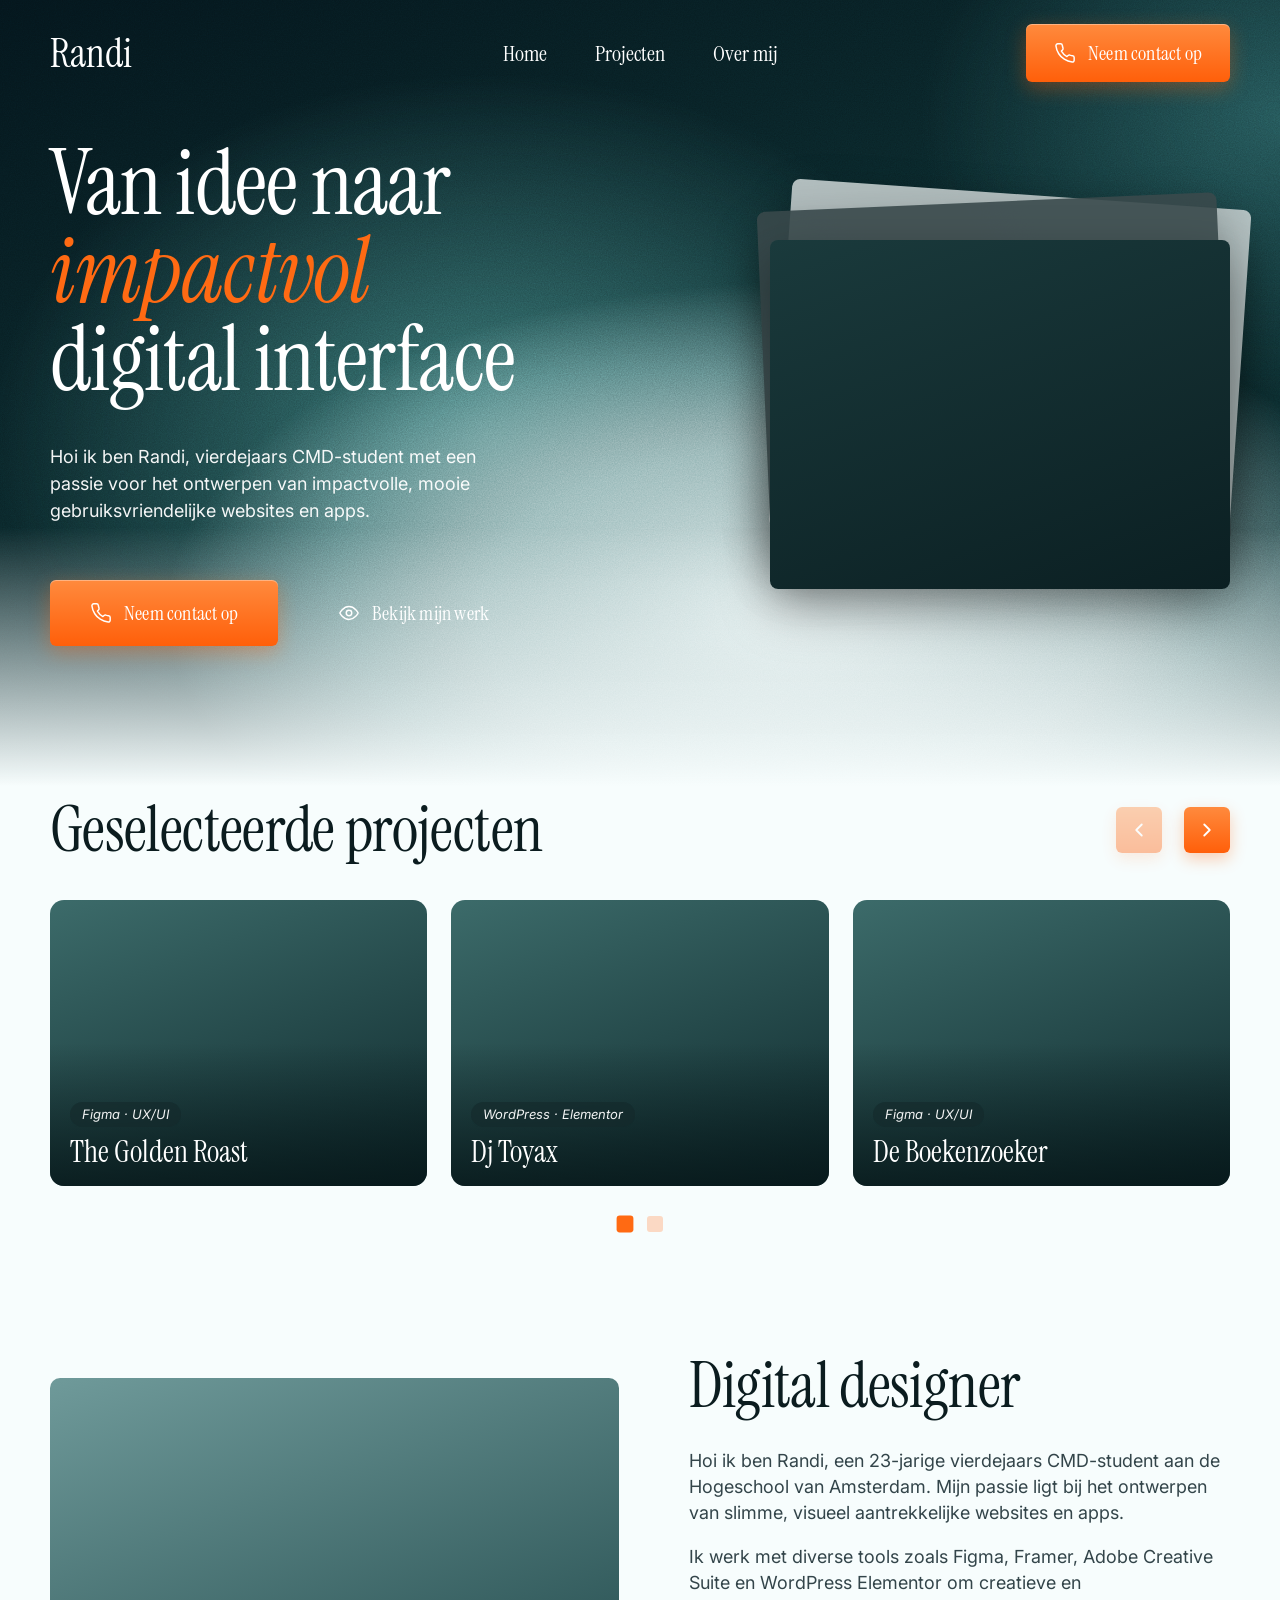
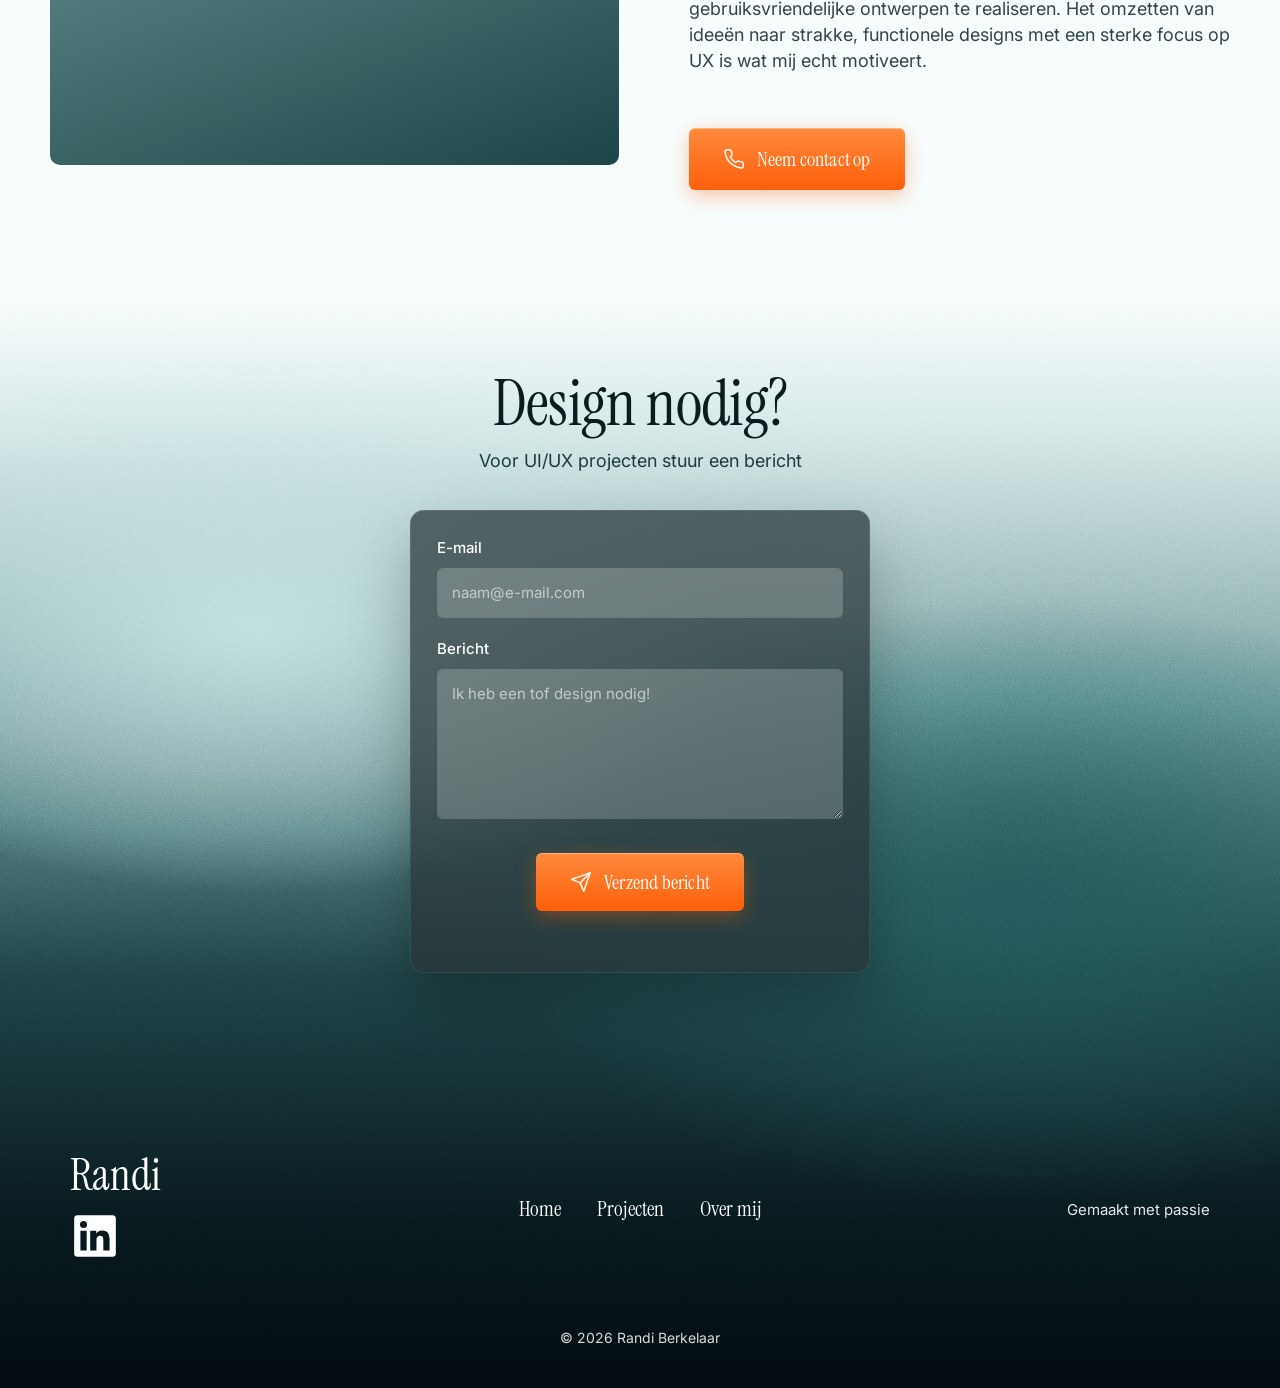
==== index.html @ 79b106e4 "eerste opzet" ====
<!DOCTYPE html>
<html lang="nl">
<head>
  <meta charset="UTF-8">
  <meta name="viewport" content="width=device-width, initial-scale=1.0">
  <title>Randi Berkelaar – Digital designer</title>
  <meta name="description" content="Randi, vierdejaars CMD-student met een passie voor het ontwerpen van impactvolle, mooie en gebruiksvriendelijke websites en apps.">

  <link rel="preconnect" href="https://fonts.googleapis.com">
  <link rel="preconnect" href="https://fonts.gstatic.com" crossorigin>
  <link href="https://fonts.googleapis.com/css2?family=Inter:wght@400;500;600&family=Instrument+Serif:ital@0;1&display=swap" rel="stylesheet">
  <link rel="stylesheet" href="style.css">
</head>
<body>

  <!-- ================= HEADER ================= -->
  <header class="site-header" id="top">
    <a href="#top" class="logo">Randi</a>

    <nav class="nav" id="nav">
      <a href="#top">Home</a>
      <a href="#projecten">Projecten</a>
      <a href="#over-mij">Over mij</a>
      <a href="#contact" class="btn btn-orange nav-cta-mobile">Neem contact op</a>
    </nav>

    <a href="#contact" class="btn btn-orange header-cta">
      <svg viewBox="0 0 24 24" aria-hidden="true"><path d="M22 16.9v3a2 2 0 0 1-2.2 2 19.8 19.8 0 0 1-8.6-3.1 19.5 19.5 0 0 1-6-6A19.8 19.8 0 0 1 2.1 4.2 2 2 0 0 1 4.1 2h3a2 2 0 0 1 2 1.7c.1 1 .4 1.9.7 2.8a2 2 0 0 1-.5 2.1L8.1 9.9a16 16 0 0 0 6 6l1.3-1.2a2 2 0 0 1 2.1-.4c.9.3 1.8.6 2.8.7a2 2 0 0 1 1.7 2z"/></svg>
      Neem contact op
    </a>

    <button class="menu-toggle" id="menuToggle" aria-label="Menu openen">
      <span></span><span></span>
    </button>
  </header>

  <main>

    <!-- ================= HERO ================= -->
    <section class="hero">
      <div class="hero-inner">
        <div class="hero-text">
          <h1 class="reveal">
            Van idee naar<br>
            <em>impactvol</em><br>
            digital interface
          </h1>
          <p class="reveal">
            Hoi ik ben Randi, vierdejaars CMD-student met een passie voor het
            ontwerpen van impactvolle, mooie gebruiksvriendelijke websites en apps.
          </p>
          <div class="hero-buttons reveal">
            <a href="#contact" class="btn btn-orange">
              <svg viewBox="0 0 24 24" aria-hidden="true"><path d="M22 16.9v3a2 2 0 0 1-2.2 2 19.8 19.8 0 0 1-8.6-3.1 19.5 19.5 0 0 1-6-6A19.8 19.8 0 0 1 2.1 4.2 2 2 0 0 1 4.1 2h3a2 2 0 0 1 2 1.7c.1 1 .4 1.9.7 2.8a2 2 0 0 1-.5 2.1L8.1 9.9a16 16 0 0 0 6 6l1.3-1.2a2 2 0 0 1 2.1-.4c.9.3 1.8.6 2.8.7a2 2 0 0 1 1.7 2z"/></svg>
              Neem contact op
            </a>
            <a href="#projecten" class="btn btn-ghost">
              <svg viewBox="0 0 24 24" aria-hidden="true"><path d="M2 12s3.6-7 10-7 10 7 10 7-3.6 7-10 7S2 12 2 12z"/><circle cx="12" cy="12" r="3"/></svg>
              Bekijk mijn werk
            </a>
          </div>
        </div>

        <!-- Gestapelde kaarten rechts -->
        <div class="hero-stack reveal" aria-hidden="true">
          <div class="stack-card stack-3"></div>
          <div class="stack-card stack-2"></div>
          <div class="stack-card stack-1">
            <!-- Vervang door je eigen afbeelding -->
            <img src="images/hero-project.jpg" alt="" onerror="this.style.display='none'">
          </div>
        </div>
      </div>
    </section>

    <!-- ================= PROJECTEN ================= -->
    <section class="projects" id="projecten">
      <div class="container">
        <div class="section-head">
          <h2 class="reveal">Geselecteerde projecten</h2>
          <div class="carousel-arrows">
            <button class="arrow" id="prevBtn" aria-label="Vorige projecten">
              <svg viewBox="0 0 24 24"><path d="M15 18l-6-6 6-6"/></svg>
            </button>
            <button class="arrow" id="nextBtn" aria-label="Volgende projecten">
              <svg viewBox="0 0 24 24"><path d="M9 18l6-6-6-6"/></svg>
            </button>
          </div>
        </div>

        <div class="carousel" id="carousel">

          <!-- Kopieer een <a class="project-card"> blok om een project toe te voegen -->
          <a href="#" class="project-card reveal">
            <img src="images/golden-roast.jpg" alt="The Golden Roast" onerror="this.style.display='none'">
            <div class="project-info">
              <span class="tag">Figma · UX/UI</span>
              <h3>The Golden Roast</h3>
            </div>
          </a>

          <a href="#" class="project-card reveal">
            <img src="images/dj-toyax.jpg" alt="Dj Toyax" onerror="this.style.display='none'">
            <div class="project-info">
              <span class="tag">WordPress · Elementor</span>
              <h3>Dj Toyax</h3>
            </div>
          </a>

          <a href="#" class="project-card reveal">
            <img src="images/boekenzoeker.jpg" alt="De Boekenzoeker" onerror="this.style.display='none'">
            <div class="project-info">
              <span class="tag">Figma · UX/UI</span>
              <h3>De Boekenzoeker</h3>
            </div>
          </a>

          <!-- Extra project zodat de carousel ook op desktop werkt (verwijder of vervang) -->
          <a href="#" class="project-card reveal">
            <img src="images/project-4.jpg" alt="Project 4" onerror="this.style.display='none'">
            <div class="project-info">
              <span class="tag">Framer · Webdesign</span>
              <h3>Nieuw project</h3>
            </div>
          </a>

        </div>

        <div class="dots" id="dots" role="tablist" aria-label="Carousel paginas"></div>
      </div>
    </section>

    <!-- ================= OVER MIJ ================= -->
    <section class="about" id="over-mij">
      <div class="container about-grid">
        <div class="about-photo reveal">
          <img src="images/randi.jpg" alt="Randi" onerror="this.style.display='none'">
        </div>

        <div class="about-text reveal">
          <h2>Digital designer</h2>
          <p>
            Hoi ik ben Randi, een 23-jarige vierdejaars CMD-student aan de
            Hogeschool van Amsterdam. Mijn passie ligt bij het ontwerpen van
            slimme, visueel aantrekkelijke websites en apps.
          </p>
          <p>
            Ik werk met diverse tools zoals Figma, Framer, Adobe Creative Suite
            en WordPress Elementor om creatieve en gebruiksvriendelijke
            ontwerpen te realiseren. Het omzetten van ideeën naar strakke,
            functionele designs met een sterke focus op UX is wat mij echt
            motiveert.
          </p>
          <a href="#contact" class="btn btn-orange">
            <svg viewBox="0 0 24 24" aria-hidden="true"><path d="M22 16.9v3a2 2 0 0 1-2.2 2 19.8 19.8 0 0 1-8.6-3.1 19.5 19.5 0 0 1-6-6A19.8 19.8 0 0 1 2.1 4.2 2 2 0 0 1 4.1 2h3a2 2 0 0 1 2 1.7c.1 1 .4 1.9.7 2.8a2 2 0 0 1-.5 2.1L8.1 9.9a16 16 0 0 0 6 6l1.3-1.2a2 2 0 0 1 2.1-.4c.9.3 1.8.6 2.8.7a2 2 0 0 1 1.7 2z"/></svg>
            Neem contact op
          </a>
        </div>
      </div>
    </section>

    <!-- ================= CONTACT + FOOTER (gedeelde achtergrond) ================= -->
    <div class="dark-zone">

      <section class="contact" id="contact">
        <div class="container-narrow">
          <h2 class="reveal">Design nodig?</h2>
          <p class="contact-sub reveal">Voor UI/UX projecten stuur een bericht</p>

          <!--
            GitHub Pages kan geen formulieren verwerken. Maak gratis een formulier op https://formspree.io
            en vervang hieronder JOUW_ID door je eigen form-ID.
          -->
          <form class="contact-form reveal" id="contactForm" action="https://formspree.io/f/JOUW_ID" method="POST">
            <label for="email">E-mail</label>
            <input type="email" id="email" name="email" placeholder="naam@e-mail.com" required>

            <label for="message">Bericht</label>
            <textarea id="message" name="message" placeholder="Ik heb een tof design nodig!" required></textarea>

            <button type="submit" class="btn btn-orange">
              <svg viewBox="0 0 24 24" aria-hidden="true"><path d="M22 2L11 13"/><path d="M22 2l-7 20-4-9-9-4 20-7z"/></svg>
              Verzend bericht
            </button>
            <p class="form-status" id="formStatus" role="status"></p>
          </form>
        </div>
      </section>

      <!-- ================= FOOTER ================= -->
      <footer class="footer">
        <div class="footer-inner">
          <div class="footer-left">
            <a href="#top" class="logo">Randi</a>
            <!-- Vervang de link door je eigen LinkedIn -->
            <a href="https://www.linkedin.com/" target="_blank" rel="noopener" class="linkedin" aria-label="LinkedIn">
              <svg viewBox="0 0 24 24"><path d="M20.4 2H3.6A1.6 1.6 0 0 0 2 3.6v16.8A1.6 1.6 0 0 0 3.6 22h16.8a1.6 1.6 0 0 0 1.6-1.6V3.6A1.6 1.6 0 0 0 20.4 2zM8 19H5V9.5h3V19zM6.5 8.2a1.7 1.7 0 1 1 0-3.4 1.7 1.7 0 0 1 0 3.4zM19 19h-3v-4.6c0-1.1 0-2.5-1.5-2.5s-1.8 1.2-1.8 2.4V19h-3V9.5h2.9v1.3c.4-.8 1.400-1.500 2.800-1.500 3 0 3.600 2 3.600 4.600V19z"/></svg>
            </a>
          </div>

          <nav class="footer-nav">
            <a href="#top">Home</a>
            <a href="#projecten">Projecten</a>
            <a href="#over-mij">Over mij</a>
          </nav>

          <p class="footer-made">Gemaakt met passie</p>
        </div>
        <p class="copyright">© <span id="year">2026</span> Randi Berkelaar</p>
      </footer>

    </div>
  </main>

  <script src="script.js"></script>
</body>
</html>
---- style.css ----
/* =========================================================
   Randi – portfolio
   Pas hier de kleuren aan:
   ========================================================= */
:root {
  --orange-1: #ff8a3d;
  --orange-2: #ff5f0a;
  --orange: #ff6a13;
  --orange-soft: #fbd9c4;

  --ink: #0b1c1f;
  --ink-soft: #1b3a3d;
  --teal: #27585a;
  --bg-light: #f7fdfd;
  --text: #2a3a3d;
  --white: #ffffff;

  --font-display: "Instrument Serif", "Times New Roman", serif;
  --font-body: "Inter", system-ui, -apple-system, sans-serif;

  --radius: 14px;
  --pad: 50px;
}

*,
*::before,
*::after { box-sizing: border-box; margin: 0; padding: 0; }

html { scroll-behavior: smooth; }

body {
  font-family: var(--font-body);
  color: var(--text);
  background: var(--bg-light);
  line-height: 1.5;
  -webkit-font-smoothing: antialiased;
  overflow-x: hidden;
}

img { display: block; max-width: 100%; }
a { color: inherit; text-decoration: none; }
button { font: inherit; cursor: pointer; border: 0; background: none; }

.container { width: 100%; max-width: 1400px; margin: 0 auto; padding: 0 var(--pad); }
.container-narrow { width: 100%; max-width: 760px; margin: 0 auto; padding: 0 24px; }

/* Korrel-textuur (zoals in Framer) */
.hero::before,
.dark-zone::before {
  content: "";
  position: absolute;
  inset: 0;
  pointer-events: none;
  opacity: .35;
  mix-blend-mode: overlay;
  background-image: url("data:image/svg+xml;utf8,<svg xmlns='http://www.w3.org/2000/svg' width='220' height='220'><filter id='n'><feTurbulence type='fractalNoise' baseFrequency='.85' numOctaves='3' stitchTiles='stitch'/><feColorMatrix values='0 0 0 0 1  0 0 0 0 1  0 0 0 0 1  0 0 0 .9 0'/></filter><rect width='100%' height='100%' filter='url(%23n)'/></svg>");
  z-index: 1;
}

/* ================= BUTTONS ================= */
.btn {
  display: inline-flex;
  align-items: center;
  justify-content: center;
  gap: 12px;
  padding: 16px 34px;
  font-family: var(--font-display);
  font-size: 20px;
  letter-spacing: .01em;
  color: #fff;
  border-radius: 6px;
  transition: transform .25s ease, box-shadow .25s ease, filter .25s ease;
}
.btn svg {
  width: 22px; height: 22px;
  fill: none; stroke: currentColor; stroke-width: 1.6;
  stroke-linecap: round; stroke-linejoin: round;
}
.btn-orange {
  background: linear-gradient(180deg, var(--orange-1), var(--orange-2));
  box-shadow: 0 6px 20px rgba(255, 95, 10, .35), inset 0 1px 0 rgba(255,255,255,.35);
}
.btn-orange:hover {
  transform: translateY(-2px);
  filter: brightness(1.06);
  box-shadow: 0 12px 28px rgba(255, 95, 10, .45), inset 0 1px 0 rgba(255,255,255,.35);
}
.btn-orange:active { transform: translateY(0); }
.btn-ghost { background: transparent; padding-inline: 20px; }
.btn-ghost:hover { transform: translateX(4px); }

/* ================= HEADER ================= */
.site-header {
  position: absolute;
  top: 0; left: 0; right: 0;
  z-index: 20;
  display: flex;
  align-items: center;
  justify-content: space-between;
  padding: 24px var(--pad);
}
.logo {
  font-family: var(--font-display);
  font-size: 40px;
  color: #fff;
  line-height: 1;
}
.nav {
  position: absolute;
  left: 50%;
  transform: translateX(-50%);
  display: flex;
  gap: 48px;
}
.nav a {
  font-family: var(--font-display);
  font-size: 22px;
  color: #fff;
  position: relative;
  padding-block: 4px;
}
.nav a:not(.btn)::after {
  content: "";
  position: absolute;
  left: 0; bottom: 0;
  width: 100%; height: 1px;
  background: currentColor;
  transform: scaleX(0);
  transform-origin: left;
  transition: transform .3s ease;
}
.nav a:not(.btn):hover::after { transform: scaleX(1); }
.header-cta { padding: 14px 28px; }
.nav-cta-mobile { display: none; }

.menu-toggle { display: none; width: 44px; height: 44px; position: relative; z-index: 30; }
.menu-toggle span {
  position: absolute; left: 10px; right: 10px; height: 2px;
  background: #fff; transition: transform .3s, top .3s;
}
.menu-toggle span:nth-child(1) { top: 16px; }
.menu-toggle span:nth-child(2) { top: 26px; }
.menu-toggle.open span:nth-child(1) { top: 21px; transform: rotate(45deg); }
.menu-toggle.open span:nth-child(2) { top: 21px; transform: rotate(-45deg); }

/* ================= HERO ================= */
.hero {
  position: relative;
  min-height: 760px;
  padding: 130px var(--pad) 140px;
  color: #fff;
  overflow: hidden;
  background:
    /* lichte boog rechtsonder */
    radial-gradient(ellipse 70% 60% at 62% 78%, rgba(226, 240, 240, .95) 0%, rgba(190, 220, 220, .7) 35%, transparent 70%),
    /* teal gloed */
    radial-gradient(ellipse 55% 65% at 38% 55%, rgba(60, 120, 118, .85) 0%, transparent 70%),
    radial-gradient(ellipse 40% 50% at 100% 15%, rgba(40, 90, 92, .8) 0%, transparent 70%),
    linear-gradient(160deg, #04141a 0%, #0a2528 45%, #0d2d2f 100%);
}
/* fade naar de lichte achtergrond */
.hero::after {
  content: "";
  position: absolute;
  left: 0; right: 0; bottom: 0;
  height: 260px;
  background: linear-gradient(180deg, rgba(247,253,253,0), var(--bg-light));
  z-index: 2;
  pointer-events: none;
}
.hero-inner {
  position: relative;
  z-index: 3;
  max-width: 1400px;
  margin: 0 auto;
  display: flex;
  align-items: flex-start;
  justify-content: space-between;
  gap: 40px;
}
.hero-text { max-width: 640px; padding-top: 10px; }
.hero h1 {
  font-family: var(--font-display);
  font-weight: 400;
  font-size: clamp(54px, 7vw, 96px);
  line-height: .98;
  letter-spacing: -.01em;
}
.hero h1 em { font-style: italic; color: var(--orange); }
.hero p {
  margin-top: 40px;
  max-width: 440px;
  font-size: 18px;
  line-height: 1.5;
  color: rgba(255,255,255,.95);
}
.hero-buttons {
  margin-top: 56px;
  display: flex;
  align-items: center;
  gap: 40px;
  flex-wrap: wrap;
}
.hero-buttons .btn-orange { padding: 18px 40px; }

/* gestapelde kaarten */
.hero-stack {
  position: relative;
  width: 460px;
  max-width: 100%;
  aspect-ratio: 460 / 420;
  margin-top: 70px;
  flex-shrink: 0;
  animation: float 6s ease-in-out infinite;
}
.stack-card {
  position: absolute;
  inset: 0;
  border-radius: 8px;
  box-shadow: 0 20px 50px rgba(0,0,0,.35);
}
.stack-1 {
  background: linear-gradient(160deg, #1a3a3c, #0b1f22);
  overflow: hidden;
  transform: translateY(40px);
  height: 83%;
  z-index: 3;
}
.stack-1 img { width: 100%; height: 100%; object-fit: cover; }
.stack-2 {
  background: #3a4a4c;
  height: 83%;
  transform: translate(-6px, 2px) rotate(-2.5deg);
  z-index: 2;
  opacity: .9;
}
.stack-3 {
  background: #cfd8d8;
  height: 83%;
  transform: translate(10px, -6px) rotate(4deg);
  z-index: 1;
  opacity: .85;
}
@keyframes float {
  0%, 100% { transform: translateY(0); }
  50% { transform: translateY(-10px); }
}

/* ================= PROJECTEN ================= */
.projects { padding: 10px 0 70px; }
.section-head {
  display: flex;
  align-items: center;
  justify-content: space-between;
  margin-bottom: 36px;
}
h2 {
  font-family: var(--font-display);
  font-weight: 400;
  font-size: clamp(40px, 5vw, 64px);
  line-height: 1.05;
  color: var(--ink);
  letter-spacing: -.01em;
}
.carousel-arrows { display: flex; gap: 22px; }
.arrow {
  width: 46px; height: 46px;
  border-radius: 6px;
  display: grid; place-items: center;
  background: linear-gradient(180deg, var(--orange-1), var(--orange-2));
  box-shadow: 0 6px 16px rgba(255, 95, 10, .3);
  transition: transform .2s, filter .2s, opacity .2s;
}
.arrow svg { width: 22px; height: 22px; fill: none; stroke: #fff; stroke-width: 2; stroke-linecap: round; stroke-linejoin: round; }
.arrow:hover { transform: translateY(-2px); filter: brightness(1.08); }
.arrow:disabled { opacity: .4; cursor: default; transform: none; }

.carousel {
  display: flex;
  gap: 24px;
  overflow-x: auto;
  scroll-snap-type: x mandatory;
  scroll-behavior: smooth;
  scrollbar-width: none;
  padding-bottom: 4px;
}
.carousel::-webkit-scrollbar { display: none; }

.project-card {
  position: relative;
  flex: 0 0 calc((100% - 48px) / 3);
  aspect-ratio: 1 / .76;
  border-radius: var(--radius);
  overflow: hidden;
  scroll-snap-align: start;
  background: linear-gradient(160deg, #3c6b6a, #0f2a2d);
  isolation: isolate;
}
.project-card img {
  position: absolute; inset: 0;
  width: 100%; height: 100%;
  object-fit: cover;
  transition: transform .6s ease;
  z-index: -1;
}
.project-card:hover img { transform: scale(1.05); }
.project-card::after {
  content: "";
  position: absolute; inset: 0;
  background: linear-gradient(180deg, transparent 50%, rgba(5, 20, 22, .75));
  z-index: -1;
}
.project-info {
  position: absolute;
  left: 20px; bottom: 18px;
  color: #fff;
}
.tag {
  display: inline-block;
  padding: 3px 12px;
  margin-bottom: 8px;
  font-size: 13px;
  font-style: italic;
  color: rgba(255,255,255,.95);
  background: rgba(20, 40, 42, .55);
  backdrop-filter: blur(8px);
  -webkit-backdrop-filter: blur(8px);
  border-radius: 20px;
}
.project-info h3 {
  font-family: var(--font-display);
  font-weight: 400;
  font-size: 30px;
  line-height: 1.1;
}

.dots { display: flex; justify-content: center; gap: 14px; margin-top: 26px; }
.dot {
  width: 16px; height: 16px;
  border-radius: 3px;
  background: var(--orange-soft);
  transition: background .3s, transform .3s;
}
.dot.active { background: var(--orange); transform: scale(1.05); }

/* ================= OVER MIJ ================= */
.about { padding: 50px 0 110px; }
.about-grid {
  display: grid;
  grid-template-columns: 1.05fr 1fr;
  gap: 70px;
  align-items: center;
}
.about-photo {
  aspect-ratio: 1 / .68;
  border-radius: 10px;
  overflow: hidden;
  background: linear-gradient(160deg, #6f9a9a, #1d4547);
}
.about-photo img { width: 100%; height: 100%; object-fit: cover; }
.about-text h2 { margin-bottom: 28px; }
.about-text p {
  font-size: 18px;
  line-height: 1.45;
  margin-bottom: 18px;
  color: #33454a;
  max-width: 560px;
}
.about-text .btn { margin-top: 36px; }

/* ================= CONTACT + FOOTER ================= */
.dark-zone {
  position: relative;
  overflow: hidden;
  background:
    radial-gradient(ellipse 60% 40% at 80% 55%, rgba(30, 80, 82, .9) 0%, transparent 70%),
    radial-gradient(ellipse 55% 35% at 20% 30%, rgba(190, 225, 225, .9) 0%, transparent 70%),
    linear-gradient(180deg, var(--bg-light) 0%, #cfe5e4 12%, #6f9a9a 35%, #1b3c3f 62%, #07161a 85%, #030b0e 100%);
}
.dark-zone > * { position: relative; z-index: 2; }

.contact { padding: 70px 0 90px; text-align: center; }
.contact h2 { color: var(--ink); }
.contact-sub { font-size: 18px; margin-top: 10px; color: var(--ink-soft); }

.contact-form {
  margin: 36px auto 0;
  max-width: 460px;
  padding: 26px 26px 30px;
  text-align: left;
  background: rgba(40, 52, 55, .72);
  backdrop-filter: blur(18px);
  -webkit-backdrop-filter: blur(18px);
  border: 1px solid rgba(255,255,255,.08);
  border-radius: 14px;
  box-shadow: 0 30px 60px rgba(0,0,0,.25);
}
.contact-form label {
  display: block;
  margin-bottom: 8px;
  font-size: 15px;
  font-weight: 500;
  color: #fff;
}
.contact-form input,
.contact-form textarea {
  width: 100%;
  padding: 13px 14px;
  margin-bottom: 20px;
  font: inherit;
  font-size: 15px;
  color: #fff;
  background: rgba(255,255,255,.2);
  border: 1px solid transparent;
  border-radius: 6px;
  outline: none;
  transition: border-color .25s, background .25s;
}
.contact-form textarea { height: 150px; resize: vertical; }
.contact-form ::placeholder { color: rgba(255,255,255,.6); }
.contact-form input:focus,
.contact-form textarea:focus {
  border-color: var(--orange-1);
  background: rgba(255,255,255,.26);
}
.contact-form .btn { display: flex; margin: 8px auto 0; padding: 14px 34px; }
.form-status { margin-top: 14px; text-align: center; font-size: 14px; color: #fff; min-height: 1.2em; }

.footer { padding: 90px var(--pad) 40px; color: #fff; }
.footer-inner {
  max-width: 1400px;
  margin: 0 auto;
  padding: 0 20px;
  display: grid;
  grid-template-columns: 1fr auto 1fr;
  align-items: center;
}
.footer-left { display: flex; flex-direction: column; gap: 14px; align-items: flex-start; }
.footer .logo { font-size: 44px; }
.linkedin svg { width: 50px; height: 50px; fill: #fff; transition: transform .25s, fill .25s; }
.linkedin:hover svg { transform: translateY(-3px); fill: var(--orange-1); }
.footer-nav { display: flex; gap: 36px; }
.footer-nav a { font-family: var(--font-display); font-size: 21px; transition: color .25s; }
.footer-nav a:hover { color: var(--orange-1); }
.footer-made { justify-self: end; font-size: 15px; color: rgba(255,255,255,.9); }
.copyright { margin-top: 60px; text-align: center; font-size: 14px; color: rgba(255,255,255,.85); }

/* ================= REVEAL ANIMATIE ================= */
.reveal {
  opacity: 0;
  transform: translateY(26px);
  transition: opacity .8s ease, transform .8s ease;
}
.reveal.visible { opacity: 1; transform: none; }
.hero-stack.reveal.visible { transform: none; }

@media (prefers-reduced-motion: reduce) {
  .reveal { opacity: 1; transform: none; transition: none; }
  .hero-stack { animation: none; }
  html { scroll-behavior: auto; }
}

/* ================= RESPONSIVE ================= */
@media (max-width: 1100px) {
  .nav { gap: 28px; }
  .hero-stack { width: 380px; }
  .project-card { flex-basis: calc((100% - 24px) / 2); }
}

@media (max-width: 860px) {
  :root { --pad: 24px; }

  .header-cta { display: none; }
  .menu-toggle { display: block; }
  .nav {
    position: fixed;
    inset: 0;
    transform: none;
    flex-direction: column;
    align-items: center;
    justify-content: center;
    gap: 28px;
    background: rgba(5, 20, 22, .97);
    opacity: 0;
    pointer-events: none;
    transition: opacity .3s;
    z-index: 25;
  }
  .nav.open { opacity: 1; pointer-events: auto; }
  .nav a { font-size: 30px; }
  .nav-cta-mobile { display: inline-flex; font-size: 20px; margin-top: 10px; }

  .hero { padding-top: 110px; padding-bottom: 110px; min-height: 0; }
  .hero-inner { flex-direction: column; }
  .hero-stack { width: 100%; max-width: 420px; margin: 30px auto 0; }
  .hero-buttons { gap: 20px; }

  .about-grid { grid-template-columns: 1fr; gap: 36px; }
  .footer-inner { grid-template-columns: 1fr; justify-items: center; gap: 28px; text-align: center; }
  .footer-left { align-items: center; }
  .footer-made { justify-self: center; }
}

@media (max-width: 600px) {
  .project-card { flex-basis: 85%; }
  .carousel-arrows { gap: 12px; }
  .section-head h2 { font-size: 36px; }
}
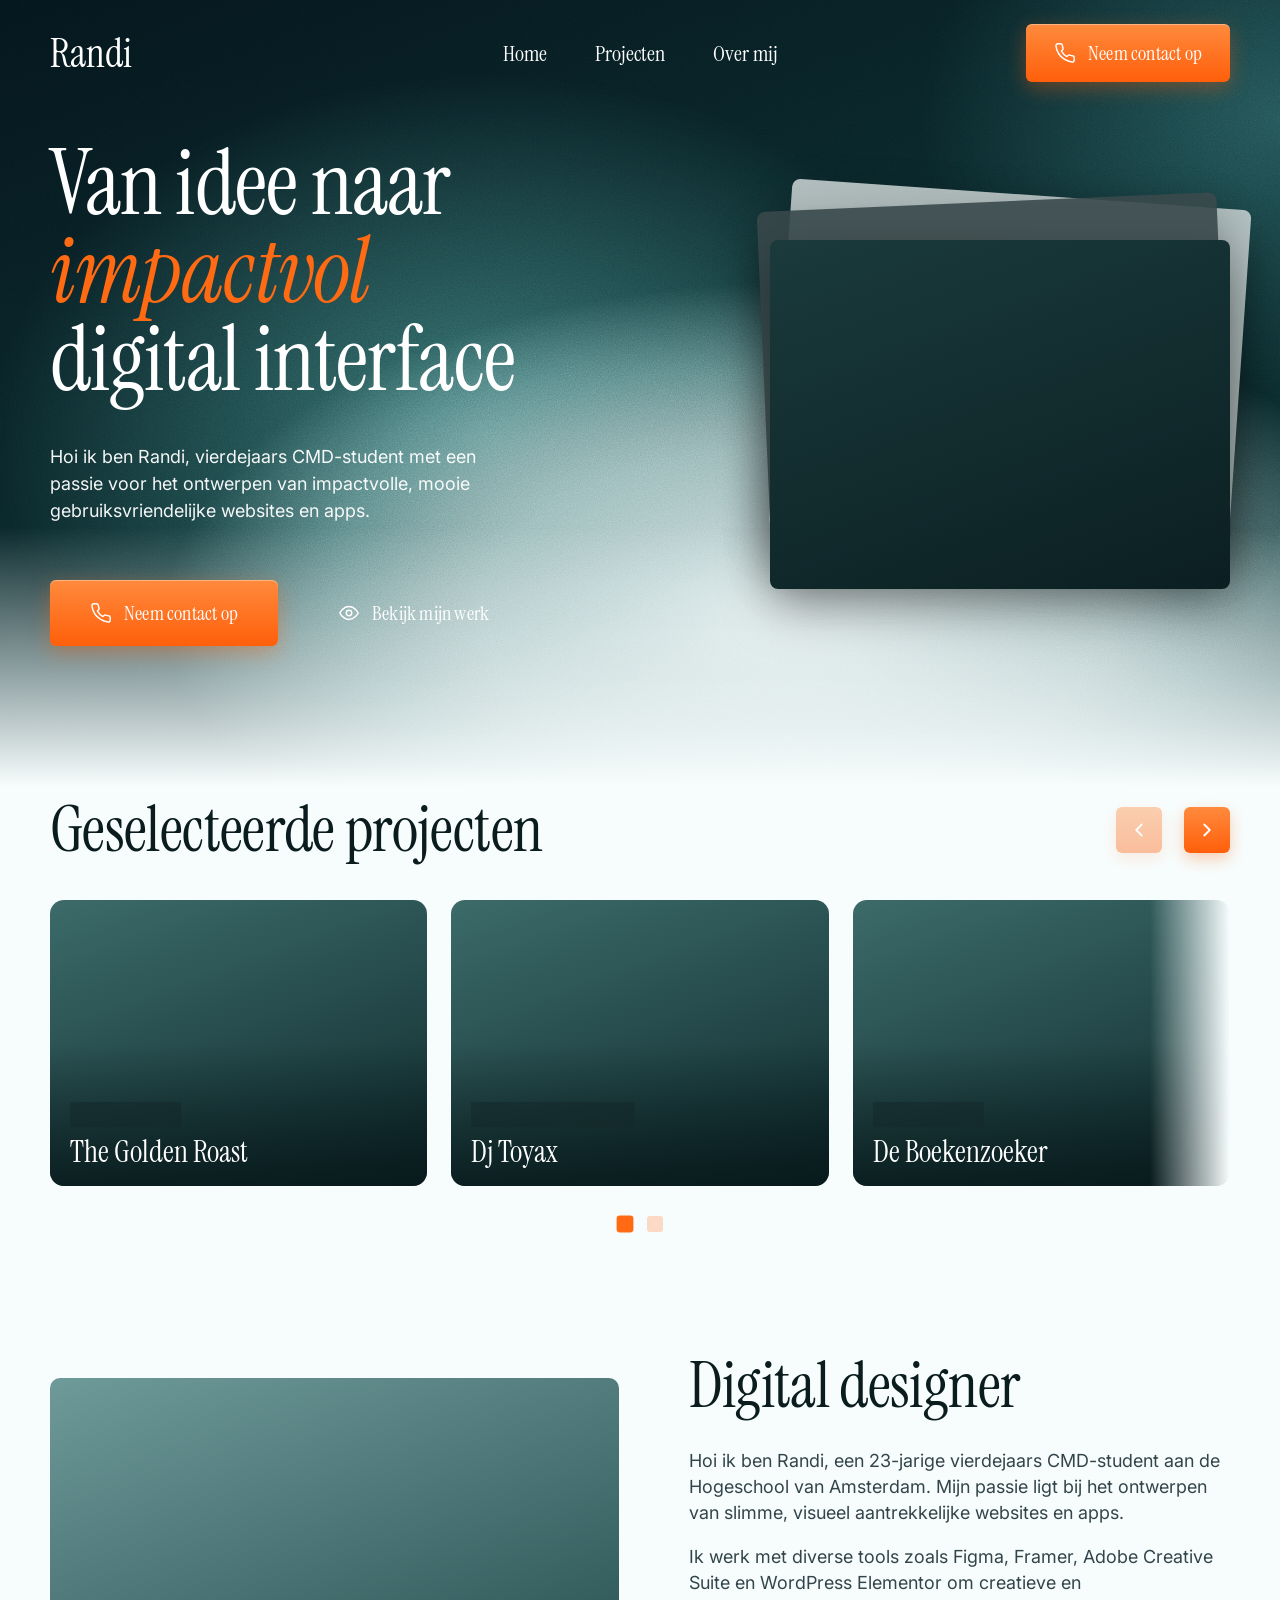
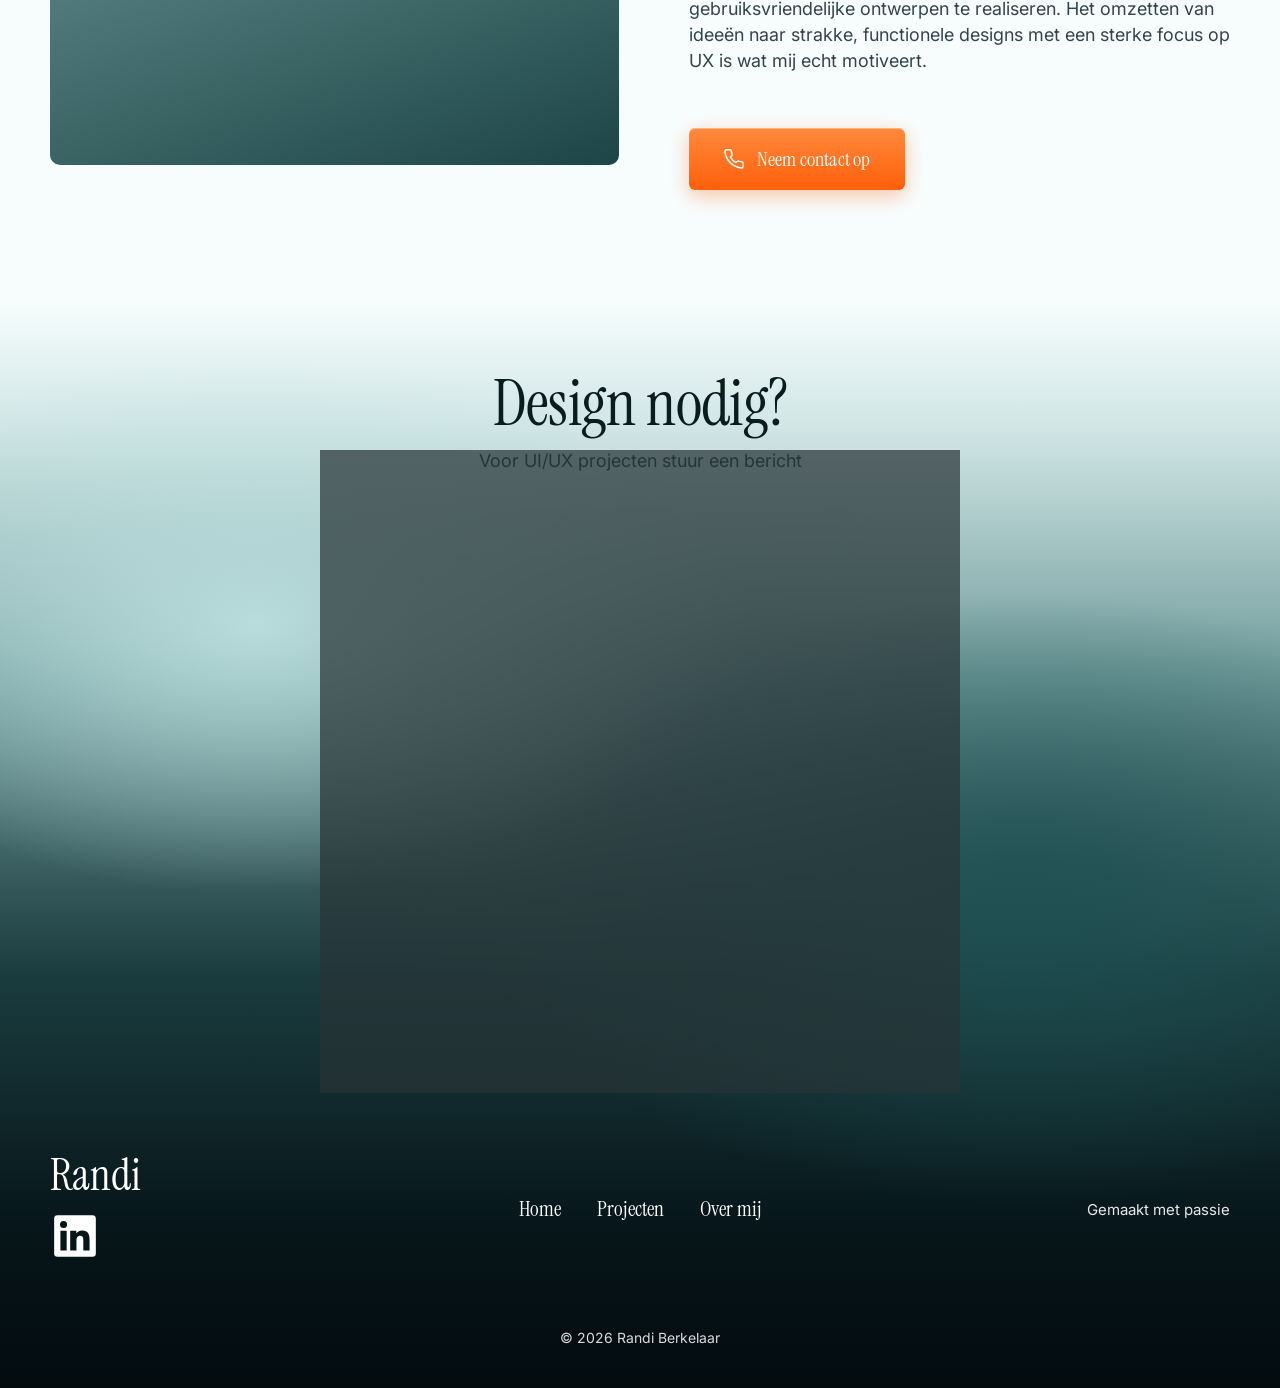
==== commit f1b60be5: "verbeteringen" ====
--- a/index.html
+++ b/index.html
@@ -91,7 +91,7 @@
         <div class="carousel" id="carousel">
 
           <!-- Kopieer een <a class="project-card"> blok om een project toe te voegen -->
-          <a href="#" class="project-card reveal">
+          <a href="#" class="project-card">
             <img src="images/golden-roast.jpg" alt="The Golden Roast" onerror="this.style.display='none'">
             <div class="project-info">
               <span class="tag">Figma · UX/UI</span>
@@ -99,7 +99,7 @@
             </div>
           </a>
 
-          <a href="#" class="project-card reveal">
+          <a href="#" class="project-card">
             <img src="images/dj-toyax.jpg" alt="Dj Toyax" onerror="this.style.display='none'">
             <div class="project-info">
               <span class="tag">WordPress · Elementor</span>
@@ -107,7 +107,7 @@
             </div>
           </a>
 
-          <a href="#" class="project-card reveal">
+          <a href="#" class="project-card">
             <img src="images/boekenzoeker.jpg" alt="De Boekenzoeker" onerror="this.style.display='none'">
             <div class="project-info">
               <span class="tag">Figma · UX/UI</span>
@@ -116,7 +116,7 @@
           </a>
 
           <!-- Extra project zodat de carousel ook op desktop werkt (verwijder of vervang) -->
-          <a href="#" class="project-card reveal">
+          <a href="#" class="project-card">
             <img src="images/project-4.jpg" alt="Project 4" onerror="this.style.display='none'">
             <div class="project-info">
               <span class="tag">Framer · Webdesign</span>
--- a/style.css
+++ b/style.css
@@ -20,13 +20,19 @@
 
   --radius: 14px;
   --pad: 50px;
-}
+  --max: 1400px;
+  /* Eén gedeelde zijmarge voor ALLE secties (header, hero, projecten, over mij, footer) */
+  --gutter: max(var(--pad), calc((100% - var(--max)) / 2));
+}
+
+@property --fl { syntax: "<length>"; inherits: false; initial-value: 0px; }
+@property --fr { syntax: "<length>"; inherits: false; initial-value: 0px; }
 
 *,
 *::before,
 *::after { box-sizing: border-box; margin: 0; padding: 0; }
 
-html { scroll-behavior: smooth; }
+html { scroll-behavior: smooth; overflow-x: clip; }
 
 body {
   font-family: var(--font-body);
@@ -41,7 +47,7 @@
 a { color: inherit; text-decoration: none; }
 button { font: inherit; cursor: pointer; border: 0; background: none; }
 
-.container { width: 100%; max-width: 1400px; margin: 0 auto; padding: 0 var(--pad); }
+.container { width: 100%; padding: 0 var(--gutter); }
 .container-narrow { width: 100%; max-width: 760px; margin: 0 auto; padding: 0 24px; }
 
 /* Korrel-textuur (zoals in Framer) */
@@ -97,7 +103,7 @@
   display: flex;
   align-items: center;
   justify-content: space-between;
-  padding: 24px var(--pad);
+  padding: 24px var(--gutter);
 }
 .logo {
   font-family: var(--font-display);
@@ -147,7 +153,7 @@
 .hero {
   position: relative;
   min-height: 760px;
-  padding: 130px var(--pad) 140px;
+  padding: 130px var(--gutter) 140px;
   color: #fff;
   overflow: hidden;
   background:
@@ -171,8 +177,6 @@
 .hero-inner {
   position: relative;
   z-index: 3;
-  max-width: 1400px;
-  margin: 0 auto;
   display: flex;
   align-items: flex-start;
   justify-content: space-between;
@@ -280,10 +284,21 @@
   gap: 24px;
   overflow-x: auto;
   scroll-snap-type: x mandatory;
-  scroll-behavior: smooth;
   scrollbar-width: none;
   padding-bottom: 4px;
-}
+  -webkit-overflow-scrolling: touch;
+  overscroll-behavior-x: contain;
+  touch-action: pan-x pan-y;
+
+  /* zachte fade aan de zijkanten, alleen zichtbaar aan de kant waar nog meer kaarten zijn */
+  --fl: 0px;
+  --fr: 0px;
+  transition: --fl .35s ease, --fr .35s ease;
+  -webkit-mask-image: linear-gradient(to right, transparent 0, #000 var(--fl), #000 calc(100% - var(--fr)), transparent 100%);
+          mask-image: linear-gradient(to right, transparent 0, #000 var(--fl), #000 calc(100% - var(--fr)), transparent 100%);
+}
+.carousel.fade-left  { --fl: 80px; }
+.carousel.fade-right { --fr: 80px; }
 .carousel::-webkit-scrollbar { display: none; }
 
 .project-card {
@@ -302,6 +317,9 @@
   object-fit: cover;
   transition: transform .6s ease;
   z-index: -1;
+  pointer-events: none;
+  -webkit-user-drag: none;
+  user-select: none;
 }
 .project-card:hover img { transform: scale(1.05); }
 .project-card::after {
@@ -426,11 +444,8 @@
 .contact-form .btn { display: flex; margin: 8px auto 0; padding: 14px 34px; }
 .form-status { margin-top: 14px; text-align: center; font-size: 14px; color: #fff; min-height: 1.2em; }
 
-.footer { padding: 90px var(--pad) 40px; color: #fff; }
+.footer { padding: 90px var(--gutter) 40px; color: #fff; }
 .footer-inner {
-  max-width: 1400px;
-  margin: 0 auto;
-  padding: 0 20px;
   display: grid;
   grid-template-columns: 1fr auto 1fr;
   align-items: center;
@@ -493,7 +508,13 @@
   .hero { padding-top: 110px; padding-bottom: 110px; min-height: 0; }
   .hero-inner { flex-direction: column; }
   .hero-stack { width: 100%; max-width: 420px; margin: 30px auto 0; }
-  .hero-buttons { gap: 20px; }
+  .hero-buttons { flex-direction: column; align-items: stretch; gap: 14px; }
+  .hero-buttons .btn,
+  .about-text .btn { width: 100%; }
+  .hero-buttons .btn-ghost { padding: 16px 34px; }
+  .nav { padding: 24px; }
+  .nav-cta-mobile { width: 100%; }
+  .contact-form .btn { width: 100%; }
 
   .about-grid { grid-template-columns: 1fr; gap: 36px; }
   .footer-inner { grid-template-columns: 1fr; justify-items: center; gap: 28px; text-align: center; }
@@ -502,6 +523,14 @@
 }
 
 @media (max-width: 600px) {
+  /* carousel loopt tot de rand van het scherm; eerste kaart lijnt uit met de rest */
+  .carousel {
+    margin-inline: calc(var(--pad) * -1);
+    padding-inline: var(--pad);
+    scroll-padding-inline: var(--pad);
+    -webkit-mask-image: none;
+            mask-image: none;
+  }
   .project-card { flex-basis: 85%; }
   .carousel-arrows { gap: 12px; }
   .section-head h2 { font-size: 36px; }
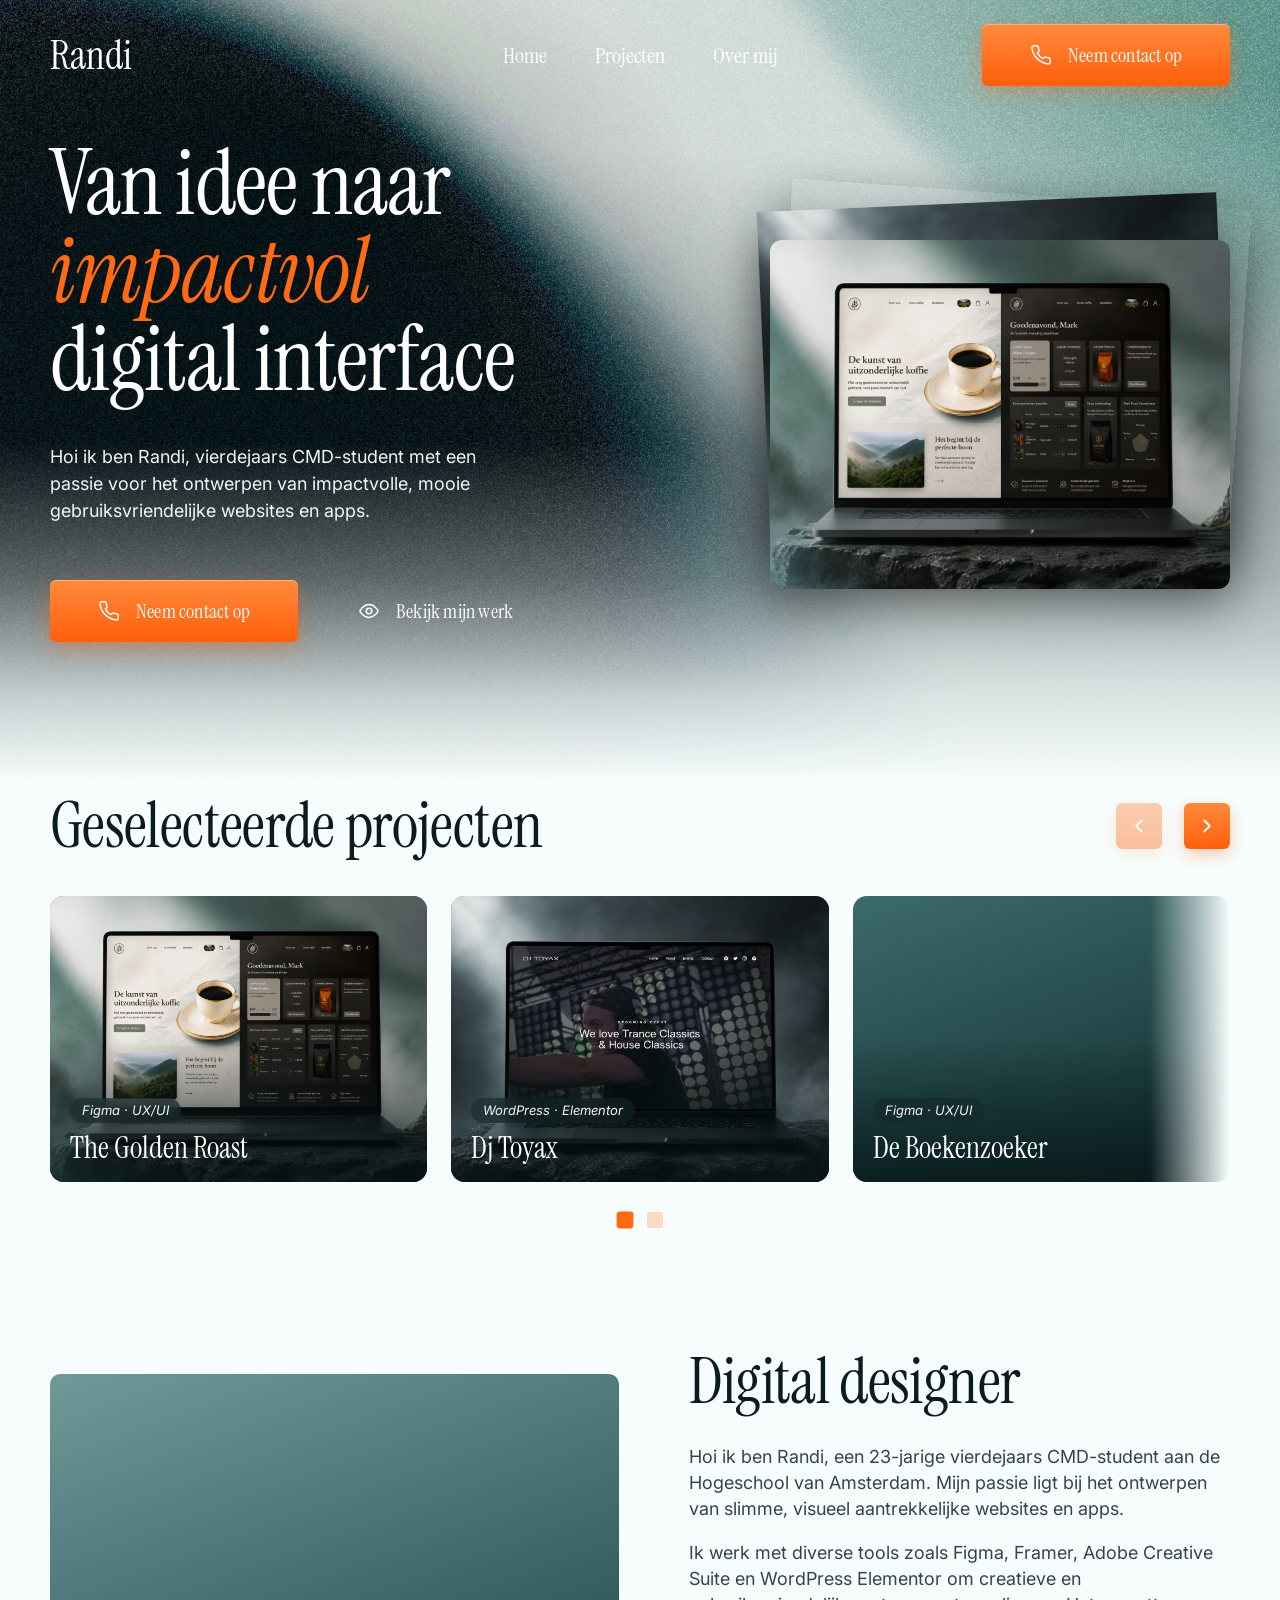
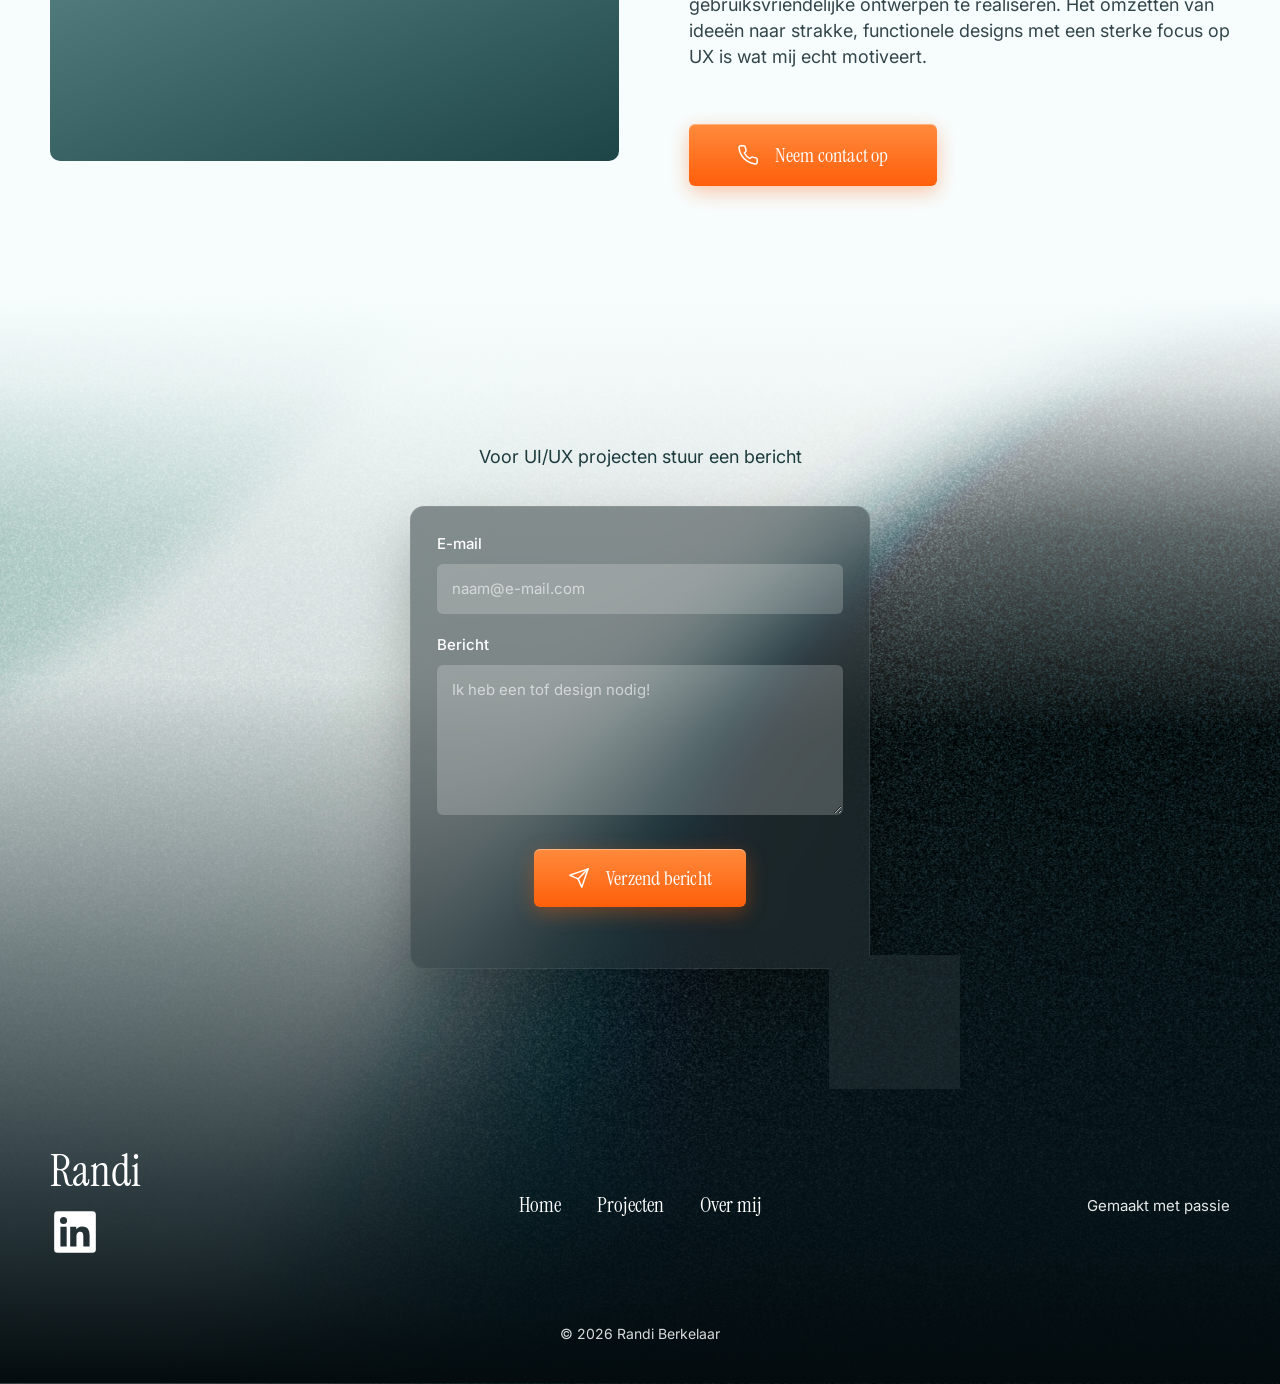
==== commit 8b33d1d5: "Aantal fotos erin" ====
--- a/index.html
+++ b/index.html
@@ -1,16 +1,21 @@
 <!DOCTYPE html>
 <html lang="nl">
+
 <head>
   <meta charset="UTF-8">
   <meta name="viewport" content="width=device-width, initial-scale=1.0">
   <title>Randi Berkelaar – Digital designer</title>
-  <meta name="description" content="Randi, vierdejaars CMD-student met een passie voor het ontwerpen van impactvolle, mooie en gebruiksvriendelijke websites en apps.">
+  <meta name="description"
+    content="Randi, vierdejaars CMD-student met een passie voor het ontwerpen van impactvolle, mooie en gebruiksvriendelijke websites en apps.">
 
   <link rel="preconnect" href="https://fonts.googleapis.com">
   <link rel="preconnect" href="https://fonts.gstatic.com" crossorigin>
-  <link href="https://fonts.googleapis.com/css2?family=Inter:wght@400;500;600&family=Instrument+Serif:ital@0;1&display=swap" rel="stylesheet">
+  <link
+    href="https://fonts.googleapis.com/css2?family=Inter:wght@400;500;600&family=Instrument+Serif:ital@0;1&display=swap"
+    rel="stylesheet">
   <link rel="stylesheet" href="style.css">
 </head>
+
 <body>
 
   <!-- ================= HEADER ================= -->
@@ -25,7 +30,10 @@
     </nav>
 
     <a href="#contact" class="btn btn-orange header-cta">
-      <svg viewBox="0 0 24 24" aria-hidden="true"><path d="M22 16.9v3a2 2 0 0 1-2.2 2 19.8 19.8 0 0 1-8.6-3.1 19.5 19.5 0 0 1-6-6A19.8 19.8 0 0 1 2.1 4.2 2 2 0 0 1 4.1 2h3a2 2 0 0 1 2 1.7c.1 1 .4 1.9.7 2.8a2 2 0 0 1-.5 2.1L8.1 9.9a16 16 0 0 0 6 6l1.3-1.2a2 2 0 0 1 2.1-.4c.9.3 1.8.6 2.8.7a2 2 0 0 1 1.7 2z"/></svg>
+      <svg viewBox="0 0 24 24" aria-hidden="true">
+        <path
+          d="M22 16.9v3a2 2 0 0 1-2.2 2 19.8 19.8 0 0 1-8.6-3.1 19.5 19.5 0 0 1-6-6A19.8 19.8 0 0 1 2.1 4.2 2 2 0 0 1 4.1 2h3a2 2 0 0 1 2 1.7c.1 1 .4 1.9.7 2.8a2 2 0 0 1-.5 2.1L8.1 9.9a16 16 0 0 0 6 6l1.3-1.2a2 2 0 0 1 2.1-.4c.9.3 1.8.6 2.8.7a2 2 0 0 1 1.7 2z" />
+      </svg>
       Neem contact op
     </a>
 
@@ -51,11 +59,17 @@
           </p>
           <div class="hero-buttons reveal">
             <a href="#contact" class="btn btn-orange">
-              <svg viewBox="0 0 24 24" aria-hidden="true"><path d="M22 16.9v3a2 2 0 0 1-2.2 2 19.8 19.8 0 0 1-8.6-3.1 19.5 19.5 0 0 1-6-6A19.8 19.8 0 0 1 2.1 4.2 2 2 0 0 1 4.1 2h3a2 2 0 0 1 2 1.7c.1 1 .4 1.9.7 2.8a2 2 0 0 1-.5 2.1L8.1 9.9a16 16 0 0 0 6 6l1.3-1.2a2 2 0 0 1 2.1-.4c.9.3 1.8.6 2.8.7a2 2 0 0 1 1.7 2z"/></svg>
+              <svg viewBox="0 0 24 24" aria-hidden="true">
+                <path
+                  d="M22 16.9v3a2 2 0 0 1-2.2 2 19.8 19.8 0 0 1-8.6-3.1 19.5 19.5 0 0 1-6-6A19.8 19.8 0 0 1 2.1 4.2 2 2 0 0 1 4.1 2h3a2 2 0 0 1 2 1.7c.1 1 .4 1.9.7 2.8a2 2 0 0 1-.5 2.1L8.1 9.9a16 16 0 0 0 6 6l1.3-1.2a2 2 0 0 1 2.1-.4c.9.3 1.8.6 2.8.7a2 2 0 0 1 1.7 2z" />
+              </svg>
               Neem contact op
             </a>
             <a href="#projecten" class="btn btn-ghost">
-              <svg viewBox="0 0 24 24" aria-hidden="true"><path d="M2 12s3.6-7 10-7 10 7 10 7-3.6 7-10 7S2 12 2 12z"/><circle cx="12" cy="12" r="3"/></svg>
+              <svg viewBox="0 0 24 24" aria-hidden="true">
+                <path d="M2 12s3.6-7 10-7 10 7 10 7-3.6 7-10 7S2 12 2 12z" />
+                <circle cx="12" cy="12" r="3" />
+              </svg>
               Bekijk mijn werk
             </a>
           </div>
@@ -63,11 +77,14 @@
 
         <!-- Gestapelde kaarten rechts -->
         <div class="hero-stack reveal" aria-hidden="true">
-          <div class="stack-card stack-3"></div>
-          <div class="stack-card stack-2"></div>
+          <div class="stack-card stack-3">
+            <img src="images/boekenzoeker.png" alt="" onerror="this.style.display='none'">
+          </div>
+          <div class="stack-card stack-2">
+            <img src="images/toyax.png" alt="" onerror="this.style.display='none'">
+          </div>
           <div class="stack-card stack-1">
-            <!-- Vervang door je eigen afbeelding -->
-            <img src="images/hero-project.jpg" alt="" onerror="this.style.display='none'">
+            <img src="images/goldenroast.png" alt="" onerror="this.style.display='none'">
           </div>
         </div>
       </div>
@@ -80,10 +97,14 @@
           <h2 class="reveal">Geselecteerde projecten</h2>
           <div class="carousel-arrows">
             <button class="arrow" id="prevBtn" aria-label="Vorige projecten">
-              <svg viewBox="0 0 24 24"><path d="M15 18l-6-6 6-6"/></svg>
+              <svg viewBox="0 0 24 24">
+                <path d="M15 18l-6-6 6-6" />
+              </svg>
             </button>
             <button class="arrow" id="nextBtn" aria-label="Volgende projecten">
-              <svg viewBox="0 0 24 24"><path d="M9 18l6-6-6-6"/></svg>
+              <svg viewBox="0 0 24 24">
+                <path d="M9 18l6-6-6-6" />
+              </svg>
             </button>
           </div>
         </div>
@@ -92,7 +113,7 @@
 
           <!-- Kopieer een <a class="project-card"> blok om een project toe te voegen -->
           <a href="#" class="project-card">
-            <img src="images/golden-roast.jpg" alt="The Golden Roast" onerror="this.style.display='none'">
+            <img src="images/goldenroast.png" alt="The Golden Roast" onerror="this.style.display='none'">
             <div class="project-info">
               <span class="tag">Figma · UX/UI</span>
               <h3>The Golden Roast</h3>
@@ -100,7 +121,7 @@
           </a>
 
           <a href="#" class="project-card">
-            <img src="images/dj-toyax.jpg" alt="Dj Toyax" onerror="this.style.display='none'">
+            <img src="images/toyax.png" alt="Dj Toyax" onerror="this.style.display='none'">
             <div class="project-info">
               <span class="tag">WordPress · Elementor</span>
               <h3>Dj Toyax</h3>
@@ -108,7 +129,7 @@
           </a>
 
           <a href="#" class="project-card">
-            <img src="images/boekenzoeker.jpg" alt="De Boekenzoeker" onerror="this.style.display='none'">
+            <img src="images/boekenzoeker.png" alt="De Boekenzoeker" onerror="this.style.display='none'">
             <div class="project-info">
               <span class="tag">Figma · UX/UI</span>
               <h3>De Boekenzoeker</h3>
@@ -152,7 +173,10 @@
             motiveert.
           </p>
           <a href="#contact" class="btn btn-orange">
-            <svg viewBox="0 0 24 24" aria-hidden="true"><path d="M22 16.9v3a2 2 0 0 1-2.2 2 19.8 19.8 0 0 1-8.6-3.1 19.5 19.5 0 0 1-6-6A19.8 19.8 0 0 1 2.1 4.2 2 2 0 0 1 4.1 2h3a2 2 0 0 1 2 1.7c.1 1 .4 1.9.7 2.8a2 2 0 0 1-.5 2.1L8.1 9.9a16 16 0 0 0 6 6l1.3-1.2a2 2 0 0 1 2.1-.4c.9.3 1.8.6 2.8.7a2 2 0 0 1 1.7 2z"/></svg>
+            <svg viewBox="0 0 24 24" aria-hidden="true">
+              <path
+                d="M22 16.9v3a2 2 0 0 1-2.2 2 19.8 19.8 0 0 1-8.6-3.1 19.5 19.5 0 0 1-6-6A19.8 19.8 0 0 1 2.1 4.2 2 2 0 0 1 4.1 2h3a2 2 0 0 1 2 1.7c.1 1 .4 1.9.7 2.8a2 2 0 0 1-.5 2.1L8.1 9.9a16 16 0 0 0 6 6l1.3-1.2a2 2 0 0 1 2.1-.4c.9.3 1.8.6 2.8.7a2 2 0 0 1 1.7 2z" />
+            </svg>
             Neem contact op
           </a>
         </div>
@@ -179,7 +203,10 @@
             <textarea id="message" name="message" placeholder="Ik heb een tof design nodig!" required></textarea>
 
             <button type="submit" class="btn btn-orange">
-              <svg viewBox="0 0 24 24" aria-hidden="true"><path d="M22 2L11 13"/><path d="M22 2l-7 20-4-9-9-4 20-7z"/></svg>
+              <svg viewBox="0 0 24 24" aria-hidden="true">
+                <path d="M22 2L11 13" />
+                <path d="M22 2l-7 20-4-9-9-4 20-7z" />
+              </svg>
               Verzend bericht
             </button>
             <p class="form-status" id="formStatus" role="status"></p>
@@ -194,7 +221,10 @@
             <a href="#top" class="logo">Randi</a>
             <!-- Vervang de link door je eigen LinkedIn -->
             <a href="https://www.linkedin.com/" target="_blank" rel="noopener" class="linkedin" aria-label="LinkedIn">
-              <svg viewBox="0 0 24 24"><path d="M20.4 2H3.6A1.6 1.6 0 0 0 2 3.6v16.8A1.6 1.6 0 0 0 3.6 22h16.8a1.6 1.6 0 0 0 1.6-1.6V3.6A1.6 1.6 0 0 0 20.4 2zM8 19H5V9.5h3V19zM6.5 8.2a1.7 1.7 0 1 1 0-3.4 1.7 1.7 0 0 1 0 3.4zM19 19h-3v-4.6c0-1.1 0-2.5-1.5-2.5s-1.8 1.2-1.8 2.4V19h-3V9.5h2.9v1.3c.4-.8 1.400-1.500 2.800-1.500 3 0 3.600 2 3.600 4.600V19z"/></svg>
+              <svg viewBox="0 0 24 24">
+                <path
+                  d="M20.4 2H3.6A1.6 1.6 0 0 0 2 3.6v16.8A1.6 1.6 0 0 0 3.6 22h16.8a1.6 1.6 0 0 0 1.6-1.6V3.6A1.6 1.6 0 0 0 20.4 2zM8 19H5V9.5h3V19zM6.5 8.2a1.7 1.7 0 1 1 0-3.4 1.7 1.7 0 0 1 0 3.4zM19 19h-3v-4.6c0-1.1 0-2.5-1.5-2.5s-1.8 1.2-1.8 2.4V19h-3V9.5h2.9v1.3c.4-.8 1.400-1.500 2.800-1.500 3 0 3.600 2 3.600 4.600V19z" />
+              </svg>
             </a>
           </div>
 
@@ -214,4 +244,5 @@
 
   <script src="script.js"></script>
 </body>
-</html>
+
+</html>
--- a/style.css
+++ b/style.css
@@ -25,14 +25,30 @@
   --gutter: max(var(--pad), calc((100% - var(--max)) / 2));
 }
 
-@property --fl { syntax: "<length>"; inherits: false; initial-value: 0px; }
-@property --fr { syntax: "<length>"; inherits: false; initial-value: 0px; }
+@property --fl {
+  syntax: "<length>";
+  inherits: false;
+  initial-value: 0px;
+}
+
+@property --fr {
+  syntax: "<length>";
+  inherits: false;
+  initial-value: 0px;
+}
 
 *,
 *::before,
-*::after { box-sizing: border-box; margin: 0; padding: 0; }
-
-html { scroll-behavior: smooth; overflow-x: clip; }
+*::after {
+  box-sizing: border-box;
+  margin: 0;
+  padding: 0;
+}
+
+html {
+  scroll-behavior: smooth;
+  overflow-x: clip;
+}
 
 body {
   font-family: var(--font-body);
@@ -43,33 +59,44 @@
   overflow-x: hidden;
 }
 
-img { display: block; max-width: 100%; }
-a { color: inherit; text-decoration: none; }
-button { font: inherit; cursor: pointer; border: 0; background: none; }
-
-.container { width: 100%; padding: 0 var(--gutter); }
-.container-narrow { width: 100%; max-width: 760px; margin: 0 auto; padding: 0 24px; }
-
-/* Korrel-textuur (zoals in Framer) */
-.hero::before,
-.dark-zone::before {
-  content: "";
-  position: absolute;
-  inset: 0;
-  pointer-events: none;
-  opacity: .35;
-  mix-blend-mode: overlay;
-  background-image: url("data:image/svg+xml;utf8,<svg xmlns='http://www.w3.org/2000/svg' width='220' height='220'><filter id='n'><feTurbulence type='fractalNoise' baseFrequency='.85' numOctaves='3' stitchTiles='stitch'/><feColorMatrix values='0 0 0 0 1  0 0 0 0 1  0 0 0 0 1  0 0 0 .9 0'/></filter><rect width='100%' height='100%' filter='url(%23n)'/></svg>");
-  z-index: 1;
-}
+img {
+  display: block;
+  max-width: 100%;
+}
+
+a {
+  color: inherit;
+  text-decoration: none;
+}
+
+button {
+  font: inherit;
+  cursor: pointer;
+  border: 0;
+  background: none;
+}
+
+.container {
+  width: 100%;
+  padding: 0 var(--gutter);
+}
+
+.container-narrow {
+  width: 100%;
+  max-width: 760px;
+  margin: 0 auto;
+  padding: 0 24px;
+}
+
+
 
 /* ================= BUTTONS ================= */
 .btn {
   display: inline-flex;
   align-items: center;
   justify-content: center;
-  gap: 12px;
-  padding: 16px 34px;
+  gap: 16px;
+  padding: 16px 48px;
   font-family: var(--font-display);
   font-size: 20px;
   letter-spacing: .01em;
@@ -77,40 +104,61 @@
   border-radius: 6px;
   transition: transform .25s ease, box-shadow .25s ease, filter .25s ease;
 }
+
 .btn svg {
-  width: 22px; height: 22px;
-  fill: none; stroke: currentColor; stroke-width: 1.6;
-  stroke-linecap: round; stroke-linejoin: round;
-}
+  width: 22px;
+  height: 22px;
+  fill: none;
+  stroke: currentColor;
+  stroke-width: 1.6;
+  stroke-linecap: round;
+  stroke-linejoin: round;
+}
+
 .btn-orange {
   background: linear-gradient(180deg, var(--orange-1), var(--orange-2));
-  box-shadow: 0 6px 20px rgba(255, 95, 10, .35), inset 0 1px 0 rgba(255,255,255,.35);
-}
+  box-shadow: 0 6px 20px rgba(255, 95, 10, .35), inset 0 1px 0 rgba(255, 255, 255, .35);
+}
+
 .btn-orange:hover {
   transform: translateY(-2px);
   filter: brightness(1.06);
-  box-shadow: 0 12px 28px rgba(255, 95, 10, .45), inset 0 1px 0 rgba(255,255,255,.35);
-}
-.btn-orange:active { transform: translateY(0); }
-.btn-ghost { background: transparent; padding-inline: 20px; }
-.btn-ghost:hover { transform: translateX(4px); }
+  box-shadow: 0 12px 28px rgba(255, 95, 10, .45), inset 0 1px 0 rgba(255, 255, 255, .35);
+}
+
+.btn-orange:active {
+  transform: translateY(0);
+}
+
+.btn-ghost {
+  background: transparent;
+  padding-inline: 20px;
+}
+
+.btn-ghost:hover {
+  transform: translateX(4px);
+}
 
 /* ================= HEADER ================= */
 .site-header {
   position: absolute;
-  top: 0; left: 0; right: 0;
+  top: 0;
+  left: 0;
+  right: 0;
   z-index: 20;
   display: flex;
   align-items: center;
   justify-content: space-between;
   padding: 24px var(--gutter);
 }
+
 .logo {
   font-family: var(--font-display);
   font-size: 40px;
   color: #fff;
   line-height: 1;
 }
+
 .nav {
   position: absolute;
   left: 50%;
@@ -118,6 +166,7 @@
   display: flex;
   gap: 48px;
 }
+
 .nav a {
   font-family: var(--font-display);
   font-size: 22px;
@@ -125,29 +174,53 @@
   position: relative;
   padding-block: 4px;
 }
-.nav a:not(.btn)::after {
-  content: "";
+
+.nav a:hover {
+  color: var(--orange-1);
+}
+
+.header-cta {
+  padding: 16px 48px;
+}
+
+.nav-cta-mobile {
+  display: none;
+}
+
+.menu-toggle {
+  display: none;
+  width: 44px;
+  height: 44px;
+  position: relative;
+  z-index: 30;
+}
+
+.menu-toggle span {
   position: absolute;
-  left: 0; bottom: 0;
-  width: 100%; height: 1px;
-  background: currentColor;
-  transform: scaleX(0);
-  transform-origin: left;
-  transition: transform .3s ease;
-}
-.nav a:not(.btn):hover::after { transform: scaleX(1); }
-.header-cta { padding: 14px 28px; }
-.nav-cta-mobile { display: none; }
-
-.menu-toggle { display: none; width: 44px; height: 44px; position: relative; z-index: 30; }
-.menu-toggle span {
-  position: absolute; left: 10px; right: 10px; height: 2px;
-  background: #fff; transition: transform .3s, top .3s;
-}
-.menu-toggle span:nth-child(1) { top: 16px; }
-.menu-toggle span:nth-child(2) { top: 26px; }
-.menu-toggle.open span:nth-child(1) { top: 21px; transform: rotate(45deg); }
-.menu-toggle.open span:nth-child(2) { top: 21px; transform: rotate(-45deg); }
+  left: 10px;
+  right: 10px;
+  height: 2px;
+  background: #fff;
+  transition: transform .3s, top .3s;
+}
+
+.menu-toggle span:nth-child(1) {
+  top: 16px;
+}
+
+.menu-toggle span:nth-child(2) {
+  top: 26px;
+}
+
+.menu-toggle.open span:nth-child(1) {
+  top: 21px;
+  transform: rotate(45deg);
+}
+
+.menu-toggle.open span:nth-child(2) {
+  top: 21px;
+  transform: rotate(-45deg);
+}
 
 /* ================= HERO ================= */
 .hero {
@@ -156,24 +229,36 @@
   padding: 130px var(--gutter) 140px;
   color: #fff;
   overflow: hidden;
-  background:
-    /* lichte boog rechtsonder */
-    radial-gradient(ellipse 70% 60% at 62% 78%, rgba(226, 240, 240, .95) 0%, rgba(190, 220, 220, .7) 35%, transparent 70%),
-    /* teal gloed */
-    radial-gradient(ellipse 55% 65% at 38% 55%, rgba(60, 120, 118, .85) 0%, transparent 70%),
-    radial-gradient(ellipse 40% 50% at 100% 15%, rgba(40, 90, 92, .8) 0%, transparent 70%),
-    linear-gradient(160deg, #04141a 0%, #0a2528 45%, #0d2d2f 100%);
-}
-/* fade naar de lichte achtergrond */
+
+  /* bovenste laag = overlay, onderste laag = jouw foto */
+  background-image:
+    /* donkere teal tint bovenin zodat de witte tekst leesbaar blijft */
+    linear-gradient(1deg, rgba(4, 20, 26, .55) 0%, rgba(4, 20, 26, .25) 50%, rgba(4, 20, 26, 0) 80%),
+    /* extra donkere gloed links achter de kop */
+    radial-gradient(ellipse 60% 70% at 15% 35%, rgba(4, 20, 26, .45) 0%, transparent 70%),
+    url("images/magicpattern.jpg");
+  background-size: cover;
+  background-position: center;
+  background-repeat: no-repeat;
+}
+
+/* zachte overloop naar de achtergrondkleur van de rest van de site */
 .hero::after {
   content: "";
   position: absolute;
-  left: 0; right: 0; bottom: 0;
-  height: 260px;
-  background: linear-gradient(180deg, rgba(247,253,253,0), var(--bg-light));
+  left: 0;
+  right: 0;
+  bottom: 0;
+  height: 340px;
+  background: linear-gradient(180deg,
+      rgba(247, 253, 253, 0) 0%,
+      rgba(247, 253, 253, .35) 40%,
+      rgba(247, 253, 253, .8) 75%,
+      var(--bg-light) 100%);
   z-index: 2;
   pointer-events: none;
 }
+
 .hero-inner {
   position: relative;
   z-index: 3;
@@ -182,7 +267,12 @@
   justify-content: space-between;
   gap: 40px;
 }
-.hero-text { max-width: 640px; padding-top: 10px; }
+
+.hero-text {
+  max-width: 640px;
+  padding-top: 10px;
+}
+
 .hero h1 {
   font-family: var(--font-display);
   font-weight: 400;
@@ -190,14 +280,20 @@
   line-height: .98;
   letter-spacing: -.01em;
 }
-.hero h1 em { font-style: italic; color: var(--orange); }
+
+.hero h1 em {
+  font-style: italic;
+  color: var(--orange);
+}
+
 .hero p {
   margin-top: 40px;
   max-width: 440px;
   font-size: 18px;
   line-height: 1.5;
-  color: rgba(255,255,255,.95);
-}
+  color: rgba(255, 255, 255, .95);
+}
+
 .hero-buttons {
   margin-top: 56px;
   display: flex;
@@ -205,7 +301,10 @@
   gap: 40px;
   flex-wrap: wrap;
 }
-.hero-buttons .btn-orange { padding: 18px 40px; }
+
+.hero-buttons .btn-orange {
+  padding: 16px 48px;
+}
 
 /* gestapelde kaarten */
 .hero-stack {
@@ -217,47 +316,69 @@
   flex-shrink: 0;
   animation: float 6s ease-in-out infinite;
 }
+
 .stack-card {
   position: absolute;
   inset: 0;
-  border-radius: 8px;
-  box-shadow: 0 20px 50px rgba(0,0,0,.35);
-}
+  box-shadow: 0 20px 50px rgba(0, 0, 0, .35);
+}
+
+.stack-1,
+.stack-2,
+.stack-3 img {
+  border-radius: 12px;
+}
+
+
 .stack-1 {
-  background: linear-gradient(160deg, #1a3a3c, #0b1f22);
   overflow: hidden;
   transform: translateY(40px);
   height: 83%;
   z-index: 3;
 }
-.stack-1 img { width: 100%; height: 100%; object-fit: cover; }
+
+.stack-1 img {
+  width: 100%;
+  height: 100%;
+  object-fit: cover;
+}
+
 .stack-2 {
-  background: #3a4a4c;
   height: 83%;
   transform: translate(-6px, 2px) rotate(-2.5deg);
   z-index: 2;
-  opacity: .9;
-}
+}
+
 .stack-3 {
-  background: #cfd8d8;
   height: 83%;
   transform: translate(10px, -6px) rotate(4deg);
   z-index: 1;
-  opacity: .85;
-}
+}
+
 @keyframes float {
-  0%, 100% { transform: translateY(0); }
-  50% { transform: translateY(-10px); }
+
+  0%,
+  100% {
+    transform: translateY(0);
+  }
+
+  50% {
+    transform: translateY(-10px);
+  }
 }
 
 /* ================= PROJECTEN ================= */
-.projects { padding: 10px 0 70px; }
+.projects {
+  padding: 10px 0 70px;
+}
+
 .section-head {
   display: flex;
   align-items: center;
   justify-content: space-between;
   margin-bottom: 36px;
 }
+
 h2 {
   font-family: var(--font-display);
   font-weight: 400;
@@ -266,18 +387,43 @@
   color: var(--ink);
   letter-spacing: -.01em;
 }
-.carousel-arrows { display: flex; gap: 22px; }
+
+.carousel-arrows {
+  display: flex;
+  gap: 22px;
+}
+
 .arrow {
-  width: 46px; height: 46px;
+  width: 46px;
+  height: 46px;
   border-radius: 6px;
-  display: grid; place-items: center;
+  display: grid;
+  place-items: center;
   background: linear-gradient(180deg, var(--orange-1), var(--orange-2));
   box-shadow: 0 6px 16px rgba(255, 95, 10, .3);
   transition: transform .2s, filter .2s, opacity .2s;
 }
-.arrow svg { width: 22px; height: 22px; fill: none; stroke: #fff; stroke-width: 2; stroke-linecap: round; stroke-linejoin: round; }
-.arrow:hover { transform: translateY(-2px); filter: brightness(1.08); }
-.arrow:disabled { opacity: .4; cursor: default; transform: none; }
+
+.arrow svg {
+  width: 22px;
+  height: 22px;
+  fill: none;
+  stroke: #fff;
+  stroke-width: 2;
+  stroke-linecap: round;
+  stroke-linejoin: round;
+}
+
+.arrow:hover {
+  transform: translateY(-2px);
+  filter: brightness(1.08);
+}
+
+.arrow:disabled {
+  opacity: .4;
+  cursor: default;
+  transform: none;
+}
 
 .carousel {
   display: flex;
@@ -295,11 +441,20 @@
   --fr: 0px;
   transition: --fl .35s ease, --fr .35s ease;
   -webkit-mask-image: linear-gradient(to right, transparent 0, #000 var(--fl), #000 calc(100% - var(--fr)), transparent 100%);
-          mask-image: linear-gradient(to right, transparent 0, #000 var(--fl), #000 calc(100% - var(--fr)), transparent 100%);
-}
-.carousel.fade-left  { --fl: 80px; }
-.carousel.fade-right { --fr: 80px; }
-.carousel::-webkit-scrollbar { display: none; }
+  mask-image: linear-gradient(to right, transparent 0, #000 var(--fl), #000 calc(100% - var(--fr)), transparent 100%);
+}
+
+.carousel.fade-left {
+  --fl: 80px;
+}
+
+.carousel.fade-right {
+  --fr: 80px;
+}
+
+.carousel::-webkit-scrollbar {
+  display: none;
+}
 
 .project-card {
   position: relative;
@@ -311,9 +466,12 @@
   background: linear-gradient(160deg, #3c6b6a, #0f2a2d);
   isolation: isolate;
 }
+
 .project-card img {
-  position: absolute; inset: 0;
-  width: 100%; height: 100%;
+  position: absolute;
+  inset: 0;
+  width: 100%;
+  height: 100%;
   object-fit: cover;
   transition: transform .6s ease;
   z-index: -1;
@@ -321,30 +479,39 @@
   -webkit-user-drag: none;
   user-select: none;
 }
-.project-card:hover img { transform: scale(1.05); }
+
+.project-card:hover img {
+  transform: scale(1.05);
+}
+
 .project-card::after {
   content: "";
-  position: absolute; inset: 0;
+  position: absolute;
+  inset: 0;
   background: linear-gradient(180deg, transparent 50%, rgba(5, 20, 22, .75));
   z-index: -1;
 }
+
 .project-info {
   position: absolute;
-  left: 20px; bottom: 18px;
+  left: 20px;
+  bottom: 18px;
   color: #fff;
 }
+
 .tag {
   display: inline-block;
   padding: 3px 12px;
   margin-bottom: 8px;
   font-size: 13px;
   font-style: italic;
-  color: rgba(255,255,255,.95);
+  color: rgba(255, 255, 255, .95);
   background: rgba(20, 40, 42, .55);
   backdrop-filter: blur(8px);
   -webkit-backdrop-filter: blur(8px);
   border-radius: 20px;
 }
+
 .project-info h3 {
   font-family: var(--font-display);
   font-weight: 400;
@@ -352,31 +519,55 @@
   line-height: 1.1;
 }
 
-.dots { display: flex; justify-content: center; gap: 14px; margin-top: 26px; }
+.dots {
+  display: flex;
+  justify-content: center;
+  gap: 14px;
+  margin-top: 26px;
+}
+
 .dot {
-  width: 16px; height: 16px;
+  width: 16px;
+  height: 16px;
   border-radius: 3px;
   background: var(--orange-soft);
   transition: background .3s, transform .3s;
 }
-.dot.active { background: var(--orange); transform: scale(1.05); }
+
+.dot.active {
+  background: var(--orange);
+  transform: scale(1.05);
+}
 
 /* ================= OVER MIJ ================= */
-.about { padding: 50px 0 110px; }
+.about {
+  padding: 50px 0 110px;
+}
+
 .about-grid {
   display: grid;
   grid-template-columns: 1.05fr 1fr;
   gap: 70px;
   align-items: center;
 }
+
 .about-photo {
   aspect-ratio: 1 / .68;
   border-radius: 10px;
   overflow: hidden;
   background: linear-gradient(160deg, #6f9a9a, #1d4547);
 }
-.about-photo img { width: 100%; height: 100%; object-fit: cover; }
-.about-text h2 { margin-bottom: 28px; }
+
+.about-photo img {
+  width: 100%;
+  height: 100%;
+  object-fit: cover;
+}
+
+.about-text h2 {
+  margin-bottom: 28px;
+}
+
 .about-text p {
   font-size: 18px;
   line-height: 1.45;
@@ -384,35 +575,67 @@
   color: #33454a;
   max-width: 560px;
 }
-.about-text .btn { margin-top: 36px; }
+
+.about-text .btn {
+  margin-top: 36px;
+}
 
 /* ================= CONTACT + FOOTER ================= */
 .dark-zone {
   position: relative;
   overflow: hidden;
-  background:
-    radial-gradient(ellipse 60% 40% at 80% 55%, rgba(30, 80, 82, .9) 0%, transparent 70%),
-    radial-gradient(ellipse 55% 35% at 20% 30%, rgba(190, 225, 225, .9) 0%, transparent 70%),
-    linear-gradient(180deg, var(--bg-light) 0%, #cfe5e4 12%, #6f9a9a 35%, #1b3c3f 62%, #07161a 85%, #030b0e 100%);
-}
-.dark-zone > * { position: relative; z-index: 2; }
-
-.contact { padding: 70px 0 90px; text-align: center; }
-.contact h2 { color: var(--ink); }
-.contact-sub { font-size: 18px; margin-top: 10px; color: var(--ink-soft); }
+  background-image:
+    /* bovenkant: vloeit over in de achtergrondkleur van de site */
+    linear-gradient(180deg,
+      var(--bg-light) 0%,
+      rgba(247, 253, 253, .85) 8%,
+      rgba(247, 253, 253, .35) 22%,
+      rgba(247, 253, 253, 0) 40%),
+    /* onderkant: steeds donkerder richting de footer */
+    linear-gradient(180deg,
+      rgba(4, 20, 26, 0) 35%,
+      rgba(4, 20, 26, .45) 60%,
+      rgba(4, 20, 26, .8) 82%,
+      #030b0e 100%),
+    url("images/magicpattern-spiegel.jpg");
+  background-size: cover;
+  background-position: center;
+  background-repeat: no-repeat;
+}
+
+.dark-zone>* {
+  position: relative;
+  z-index: 2;
+}
+
+.contact {
+  padding: 70px 0 90px;
+  text-align: center;
+}
+
+.contact h2 {
+  color: var(--ink);
+}
+
+.contact-sub {
+  font-size: 18px;
+  margin-top: 10px;
+  color: var(--ink-soft);
+}
 
 .contact-form {
   margin: 36px auto 0;
   max-width: 460px;
   padding: 26px 26px 30px;
   text-align: left;
-  background: rgba(40, 52, 55, .72);
+  background: rgba(40, 52, 55, 0.51);
   backdrop-filter: blur(18px);
-  -webkit-backdrop-filter: blur(18px);
-  border: 1px solid rgba(255,255,255,.08);
+  -webkit-backdrop-filter: blur(16px);
+  border: 1px solid rgba(255, 255, 255, .08);
   border-radius: 14px;
-  box-shadow: 0 30px 60px rgba(0,0,0,.25);
-}
+  box-shadow: 0 30px 60px rgba(0, 0, 0, .25);
+}
+
 .contact-form label {
   display: block;
   margin-bottom: 8px;
@@ -420,6 +643,7 @@
   font-weight: 500;
   color: #fff;
 }
+
 .contact-form input,
 .contact-form textarea {
   width: 100%;
@@ -428,37 +652,103 @@
   font: inherit;
   font-size: 15px;
   color: #fff;
-  background: rgba(255,255,255,.2);
+  background: rgba(255, 255, 255, .2);
   border: 1px solid transparent;
   border-radius: 6px;
   outline: none;
   transition: border-color .25s, background .25s;
 }
-.contact-form textarea { height: 150px; resize: vertical; }
-.contact-form ::placeholder { color: rgba(255,255,255,.6); }
+
+.contact-form textarea {
+  height: 150px;
+  resize: vertical;
+}
+
+.contact-form ::placeholder {
+  color: rgba(255, 255, 255, .6);
+}
+
 .contact-form input:focus,
 .contact-form textarea:focus {
   border-color: var(--orange-1);
-  background: rgba(255,255,255,.26);
-}
-.contact-form .btn { display: flex; margin: 8px auto 0; padding: 14px 34px; }
-.form-status { margin-top: 14px; text-align: center; font-size: 14px; color: #fff; min-height: 1.2em; }
-
-.footer { padding: 90px var(--gutter) 40px; color: #fff; }
+  background: rgba(255, 255, 255, .26);
+}
+
+.contact-form .btn {
+  display: flex;
+  margin: 8px auto 0;
+  padding: 14px 34px;
+}
+
+.form-status {
+  margin-top: 14px;
+  text-align: center;
+  font-size: 14px;
+  color: #fff;
+  min-height: 1.2em;
+}
+
+.footer {
+  padding: 90px var(--gutter) 40px;
+  color: #fff;
+}
+
 .footer-inner {
   display: grid;
   grid-template-columns: 1fr auto 1fr;
   align-items: center;
 }
-.footer-left { display: flex; flex-direction: column; gap: 14px; align-items: flex-start; }
-.footer .logo { font-size: 44px; }
-.linkedin svg { width: 50px; height: 50px; fill: #fff; transition: transform .25s, fill .25s; }
-.linkedin:hover svg { transform: translateY(-3px); fill: var(--orange-1); }
-.footer-nav { display: flex; gap: 36px; }
-.footer-nav a { font-family: var(--font-display); font-size: 21px; transition: color .25s; }
-.footer-nav a:hover { color: var(--orange-1); }
-.footer-made { justify-self: end; font-size: 15px; color: rgba(255,255,255,.9); }
-.copyright { margin-top: 60px; text-align: center; font-size: 14px; color: rgba(255,255,255,.85); }
+
+.footer-left {
+  display: flex;
+  flex-direction: column;
+  gap: 14px;
+  align-items: flex-start;
+}
+
+.footer .logo {
+  font-size: 44px;
+}
+
+.linkedin svg {
+  width: 50px;
+  height: 50px;
+  fill: #fff;
+  transition: transform .25s, fill .25s;
+}
+
+.linkedin:hover svg {
+  transform: translateY(-3px);
+  fill: var(--orange-1);
+}
+
+.footer-nav {
+  display: flex;
+  gap: 36px;
+}
+
+.footer-nav a {
+  font-family: var(--font-display);
+  font-size: 21px;
+  transition: color .25s;
+}
+
+.footer-nav a:hover {
+  color: var(--orange-1);
+}
+
+.footer-made {
+  justify-self: end;
+  font-size: 15px;
+  color: rgba(255, 255, 255, .9);
+}
+
+.copyright {
+  margin-top: 60px;
+  text-align: center;
+  font-size: 14px;
+  color: rgba(255, 255, 255, .85);
+}
 
 /* ================= REVEAL ANIMATIE ================= */
 .reveal {
@@ -466,27 +756,60 @@
   transform: translateY(26px);
   transition: opacity .8s ease, transform .8s ease;
 }
-.reveal.visible { opacity: 1; transform: none; }
-.hero-stack.reveal.visible { transform: none; }
+
+.reveal.visible {
+  opacity: 1;
+  transform: none;
+}
+
+.hero-stack.reveal.visible {
+  transform: none;
+}
 
 @media (prefers-reduced-motion: reduce) {
-  .reveal { opacity: 1; transform: none; transition: none; }
-  .hero-stack { animation: none; }
-  html { scroll-behavior: auto; }
+  .reveal {
+    opacity: 1;
+    transform: none;
+    transition: none;
+  }
+
+  .hero-stack {
+    animation: none;
+  }
+
+  html {
+    scroll-behavior: auto;
+  }
 }
 
 /* ================= RESPONSIVE ================= */
 @media (max-width: 1100px) {
-  .nav { gap: 28px; }
-  .hero-stack { width: 380px; }
-  .project-card { flex-basis: calc((100% - 24px) / 2); }
+  .nav {
+    gap: 28px;
+  }
+
+  .hero-stack {
+    width: 380px;
+  }
+
+  .project-card {
+    flex-basis: calc((100% - 24px) / 2);
+  }
 }
 
 @media (max-width: 860px) {
-  :root { --pad: 24px; }
-
-  .header-cta { display: none; }
-  .menu-toggle { display: block; }
+  :root {
+    --pad: 24px;
+  }
+
+  .header-cta {
+    display: none;
+  }
+
+  .menu-toggle {
+    display: block;
+  }
+
   .nav {
     position: fixed;
     inset: 0;
@@ -501,37 +824,106 @@
     transition: opacity .3s;
     z-index: 25;
   }
-  .nav.open { opacity: 1; pointer-events: auto; }
-  .nav a { font-size: 30px; }
-  .nav-cta-mobile { display: inline-flex; font-size: 20px; margin-top: 10px; }
-
-  .hero { padding-top: 110px; padding-bottom: 110px; min-height: 0; }
-  .hero-inner { flex-direction: column; }
-  .hero-stack { width: 100%; max-width: 420px; margin: 30px auto 0; }
-  .hero-buttons { flex-direction: column; align-items: stretch; gap: 14px; }
+
+  .nav.open {
+    opacity: 1;
+    pointer-events: auto;
+  }
+
+  .nav a {
+    font-size: 30px;
+  }
+
+  .nav-cta-mobile {
+    display: inline-flex;
+    font-size: 20px;
+    margin-top: 10px;
+  }
+
+  .hero {
+    padding-top: 110px;
+    padding-bottom: 110px;
+    min-height: 0;
+  }
+
+  .hero-inner {
+    flex-direction: column;
+  }
+
+  .hero-stack {
+    width: 100%;
+    max-width: 420px;
+    margin: 30px auto 0;
+  }
+
+  .hero-buttons {
+    flex-direction: column;
+    align-items: stretch;
+    gap: 14px;
+  }
+
   .hero-buttons .btn,
-  .about-text .btn { width: 100%; }
-  .hero-buttons .btn-ghost { padding: 16px 34px; }
-  .nav { padding: 24px; }
-  .nav-cta-mobile { width: 100%; }
-  .contact-form .btn { width: 100%; }
-
-  .about-grid { grid-template-columns: 1fr; gap: 36px; }
-  .footer-inner { grid-template-columns: 1fr; justify-items: center; gap: 28px; text-align: center; }
-  .footer-left { align-items: center; }
-  .footer-made { justify-self: center; }
+  .about-text .btn {
+    width: 100%;
+  }
+
+  .hero-buttons .btn-ghost {
+    padding: 16px 34px;
+  }
+
+  .nav {
+    padding: 24px;
+  }
+
+  .nav-cta-mobile {
+    width: 100%;
+  }
+
+  .contact-form .btn {
+    width: 100%;
+  }
+
+  .about-grid {
+    grid-template-columns: 1fr;
+    gap: 36px;
+  }
+
+  .footer-inner {
+    grid-template-columns: 1fr;
+    justify-items: center;
+    gap: 28px;
+    text-align: center;
+  }
+
+  .footer-left {
+    align-items: center;
+  }
+
+  .footer-made {
+    justify-self: center;
+  }
 }
 
 @media (max-width: 600px) {
+
   /* carousel loopt tot de rand van het scherm; eerste kaart lijnt uit met de rest */
   .carousel {
     margin-inline: calc(var(--pad) * -1);
     padding-inline: var(--pad);
     scroll-padding-inline: var(--pad);
     -webkit-mask-image: none;
-            mask-image: none;
-  }
-  .project-card { flex-basis: 85%; }
-  .carousel-arrows { gap: 12px; }
-  .section-head h2 { font-size: 36px; }
-}
+    mask-image: none;
+  }
+
+  .project-card {
+    flex-basis: 85%;
+  }
+
+  .carousel-arrows {
+    gap: 12px;
+  }
+
+  .section-head h2 {
+    font-size: 36px;
+  }
+}
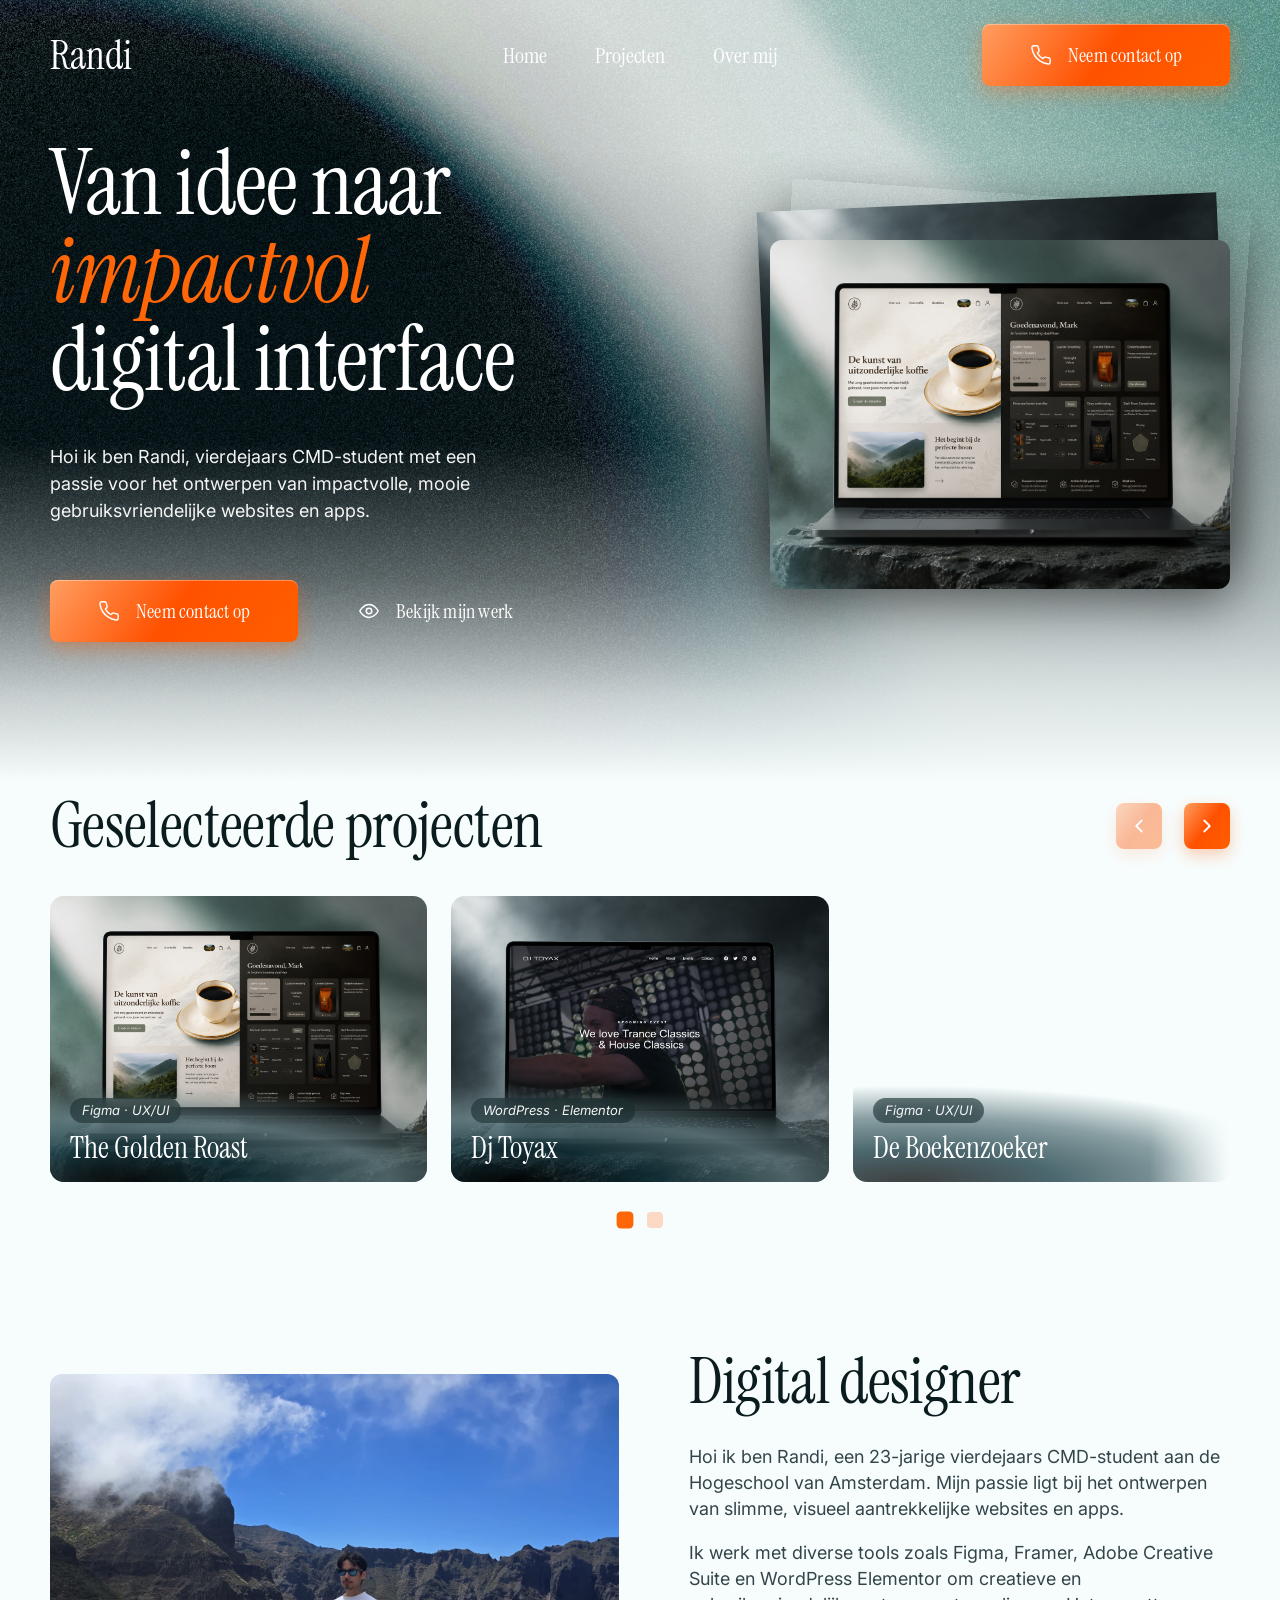
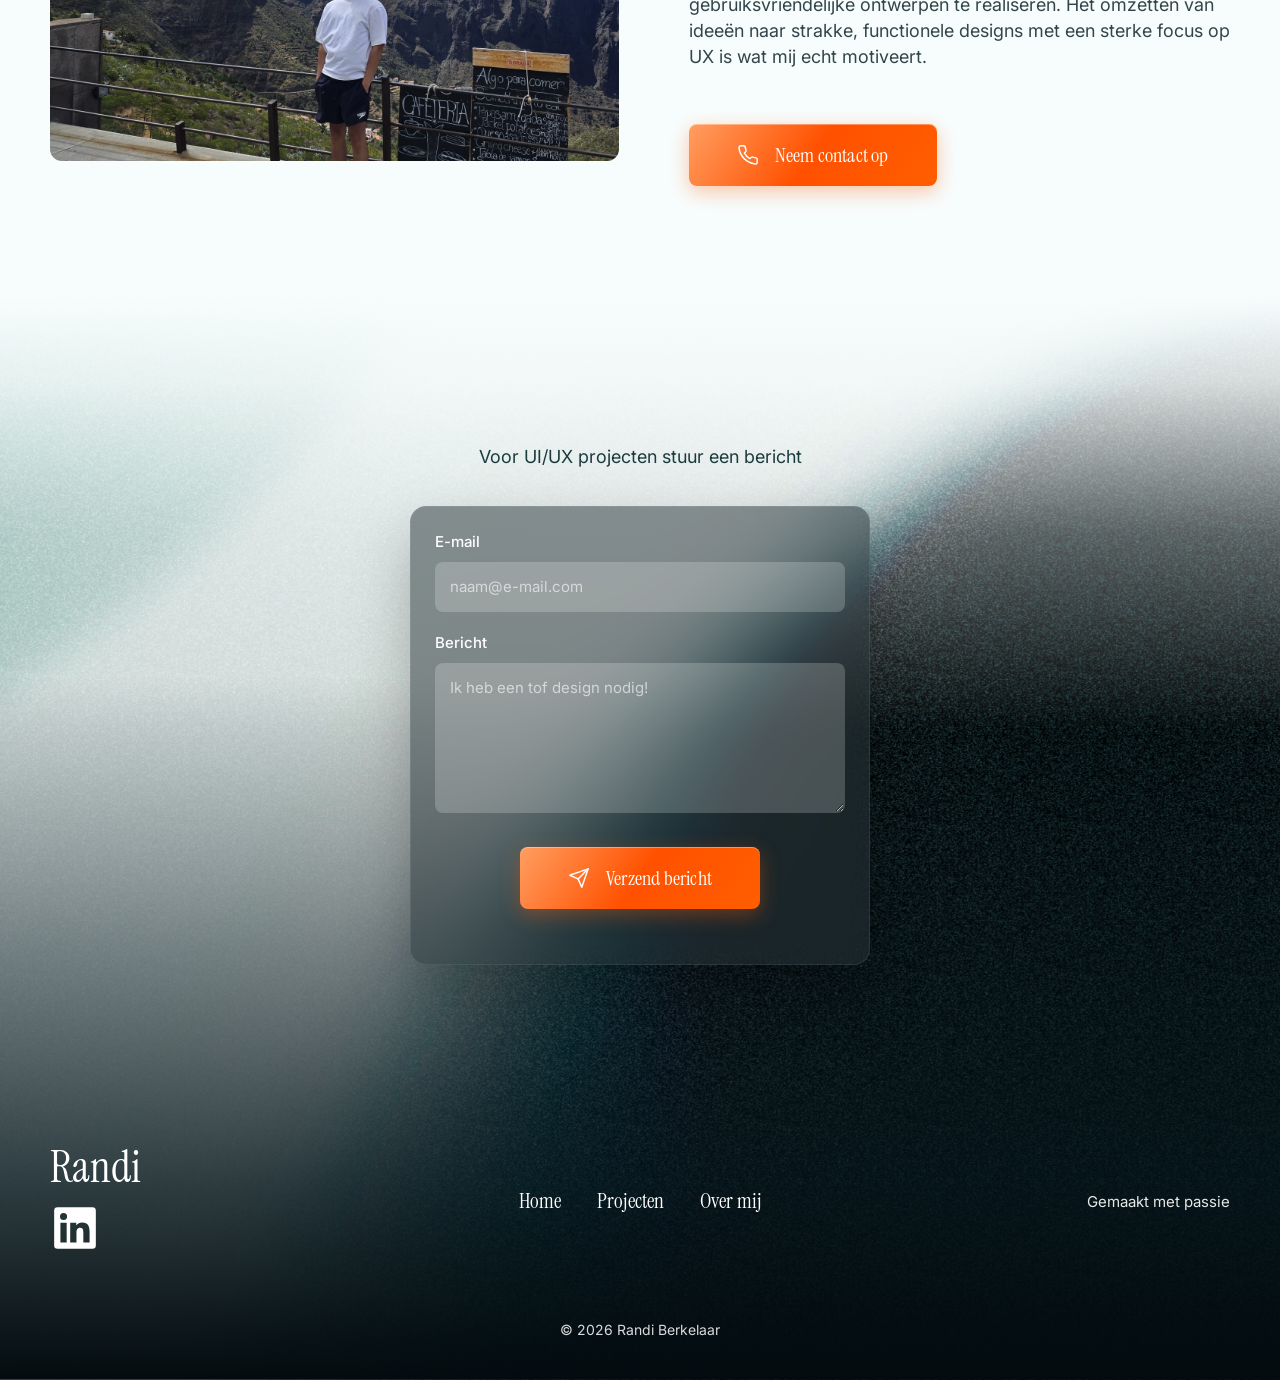
==== commit 95d2b00a: "verbeteringen" ====
--- a/index.html
+++ b/index.html
@@ -136,7 +136,22 @@
             </div>
           </a>
 
-          <!-- Extra project zodat de carousel ook op desktop werkt (verwijder of vervang) -->
+          <a href="#" class="project-card">
+            <img src="images/project-4.jpg" alt="Project 4" onerror="this.style.display='none'">
+            <div class="project-info">
+              <span class="tag">Framer · Webdesign</span>
+              <h3>Nieuw project</h3>
+            </div>
+          </a>
+
+          <a href="#" class="project-card">
+            <img src="images/project-4.jpg" alt="Project 4" onerror="this.style.display='none'">
+            <div class="project-info">
+              <span class="tag">Framer · Webdesign</span>
+              <h3>Nieuw project</h3>
+            </div>
+          </a>
+
           <a href="#" class="project-card">
             <img src="images/project-4.jpg" alt="Project 4" onerror="this.style.display='none'">
             <div class="project-info">
--- a/style.css
+++ b/style.css
@@ -5,7 +5,7 @@
 :root {
   --orange-1: #ff8a3d;
   --orange-2: #ff5f0a;
-  --orange: #ff6a13;
+  --orange: #FF6608;
   --orange-soft: #fbd9c4;
 
   --ink: #0b1c1f;
@@ -101,7 +101,7 @@
   font-size: 20px;
   letter-spacing: .01em;
   color: #fff;
-  border-radius: 6px;
+  border-radius: 8px;
   transition: transform .25s ease, box-shadow .25s ease, filter .25s ease;
 }
 
@@ -116,7 +116,7 @@
 }
 
 .btn-orange {
-  background: linear-gradient(180deg, var(--orange-1), var(--orange-2));
+  background: linear-gradient(125deg, rgb(255, 158, 97) 0%, rgb(255, 81, 0) 50%, rgb(255, 94, 0) 100%);
   box-shadow: 0 6px 20px rgba(255, 95, 10, .35), inset 0 1px 0 rgba(255, 255, 255, .35);
 }
 
@@ -240,6 +240,18 @@
   background-size: cover;
   background-position: center;
   background-repeat: no-repeat;
+}
+
+@media (max-width: 860px) {
+  .hero {
+    background-image:
+      linear-gradient(1deg, rgba(4, 20, 26, .55) 0%, rgba(4, 20, 26, .25) 50%, rgba(4, 20, 26, 0) 80%),
+      radial-gradient(ellipse 60% 70% at 15% 35%, rgba(4, 20, 26, .45) 0%, transparent 70%),
+      url("images/mobiel.png");
+    background-size: cover;
+    background-position: center;
+    background-repeat: no-repeat;
+  }
 }
 
 /* zachte overloop naar de achtergrondkleur van de rest van de site */
@@ -396,10 +408,10 @@
 .arrow {
   width: 46px;
   height: 46px;
-  border-radius: 6px;
+  border-radius: 8px;
   display: grid;
   place-items: center;
-  background: linear-gradient(180deg, var(--orange-1), var(--orange-2));
+  background: linear-gradient(125deg, rgb(255, 158, 97) 0%, rgb(255, 81, 0) 50%, rgb(255, 94, 0) 100%);
   box-shadow: 0 6px 16px rgba(255, 95, 10, .3);
   transition: transform .2s, filter .2s, opacity .2s;
 }
@@ -463,7 +475,6 @@
   border-radius: var(--radius);
   overflow: hidden;
   scroll-snap-align: start;
-  background: linear-gradient(160deg, #3c6b6a, #0f2a2d);
   isolation: isolate;
 }
 
@@ -481,15 +492,20 @@
 }
 
 .project-card:hover img {
-  transform: scale(1.05);
+  transform: scale(1.1);
 }
 
 .project-card::after {
   content: "";
   position: absolute;
   inset: 0;
-  background: linear-gradient(180deg, transparent 50%, rgba(5, 20, 22, .75));
+  background: radial-gradient(150% 45% at 15.5% 100%, rgb(0, 0, 0) 0%, rgb(17, 52, 61) 25%, rgb(98, 125, 130) 49.569%, rgba(206, 214, 212, 0) 75%, rgba(255, 0, 0, 0) 100%);
   z-index: -1;
+  opacity: .75;
+}
+
+.project-card::after:hover {
+  background: radial-gradient(150% 45% at 15.5% 100%, rgb(143, 60, 9) 0%, rgb(209, 97, 10) 25%, rgb(255, 169, 92) 49.569%, rgba(206, 214, 212, 0) 75%, rgba(255, 0, 0, 0) 100%)
 }
 
 .project-info {
@@ -529,7 +545,7 @@
 .dot {
   width: 16px;
   height: 16px;
-  border-radius: 3px;
+  border-radius: 4px;
   background: var(--orange-soft);
   transition: background .3s, transform .3s;
 }
@@ -553,9 +569,8 @@
 
 .about-photo {
   aspect-ratio: 1 / .68;
-  border-radius: 10px;
+  border-radius: 12px;
   overflow: hidden;
-  background: linear-gradient(160deg, #6f9a9a, #1d4547);
 }
 
 .about-photo img {
@@ -603,6 +618,31 @@
   background-repeat: no-repeat;
 }
 
+@media (max-width: 860px) {
+  .dark-zone {
+    position: relative;
+    overflow: hidden;
+    background-image:
+      /* bovenkant: vloeit over in de achtergrondkleur van de site */
+      linear-gradient(180deg,
+        var(--bg-light) 0%,
+        rgba(247, 253, 253, .85) 8%,
+        rgba(247, 253, 253, .35) 22%,
+        rgba(247, 253, 253, 0) 40%),
+      /* onderkant: steeds donkerder richting de footer */
+      linear-gradient(180deg,
+        rgba(4, 20, 26, 0) 35%,
+        rgba(4, 20, 26, .45) 60%,
+        rgba(4, 20, 26, .8) 82%,
+        #030b0e 100%),
+      url("images/mobiel-spiegel.png");
+    background-size: cover;
+    background-position: center;
+    background-repeat: no-repeat;
+
+  }
+}
+
 .dark-zone>* {
   position: relative;
   z-index: 2;
@@ -626,13 +666,13 @@
 .contact-form {
   margin: 36px auto 0;
   max-width: 460px;
-  padding: 26px 26px 30px;
+  padding: 24px;
   text-align: left;
   background: rgba(40, 52, 55, 0.51);
   backdrop-filter: blur(18px);
   -webkit-backdrop-filter: blur(16px);
   border: 1px solid rgba(255, 255, 255, .08);
-  border-radius: 14px;
+  border-radius: 16px;
   box-shadow: 0 30px 60px rgba(0, 0, 0, .25);
 }
 
@@ -654,7 +694,7 @@
   color: #fff;
   background: rgba(255, 255, 255, .2);
   border: 1px solid transparent;
-  border-radius: 6px;
+  border-radius: 8px;
   outline: none;
   transition: border-color .25s, background .25s;
 }
@@ -677,7 +717,6 @@
 .contact-form .btn {
   display: flex;
   margin: 8px auto 0;
-  padding: 14px 34px;
 }
 
 .form-status {
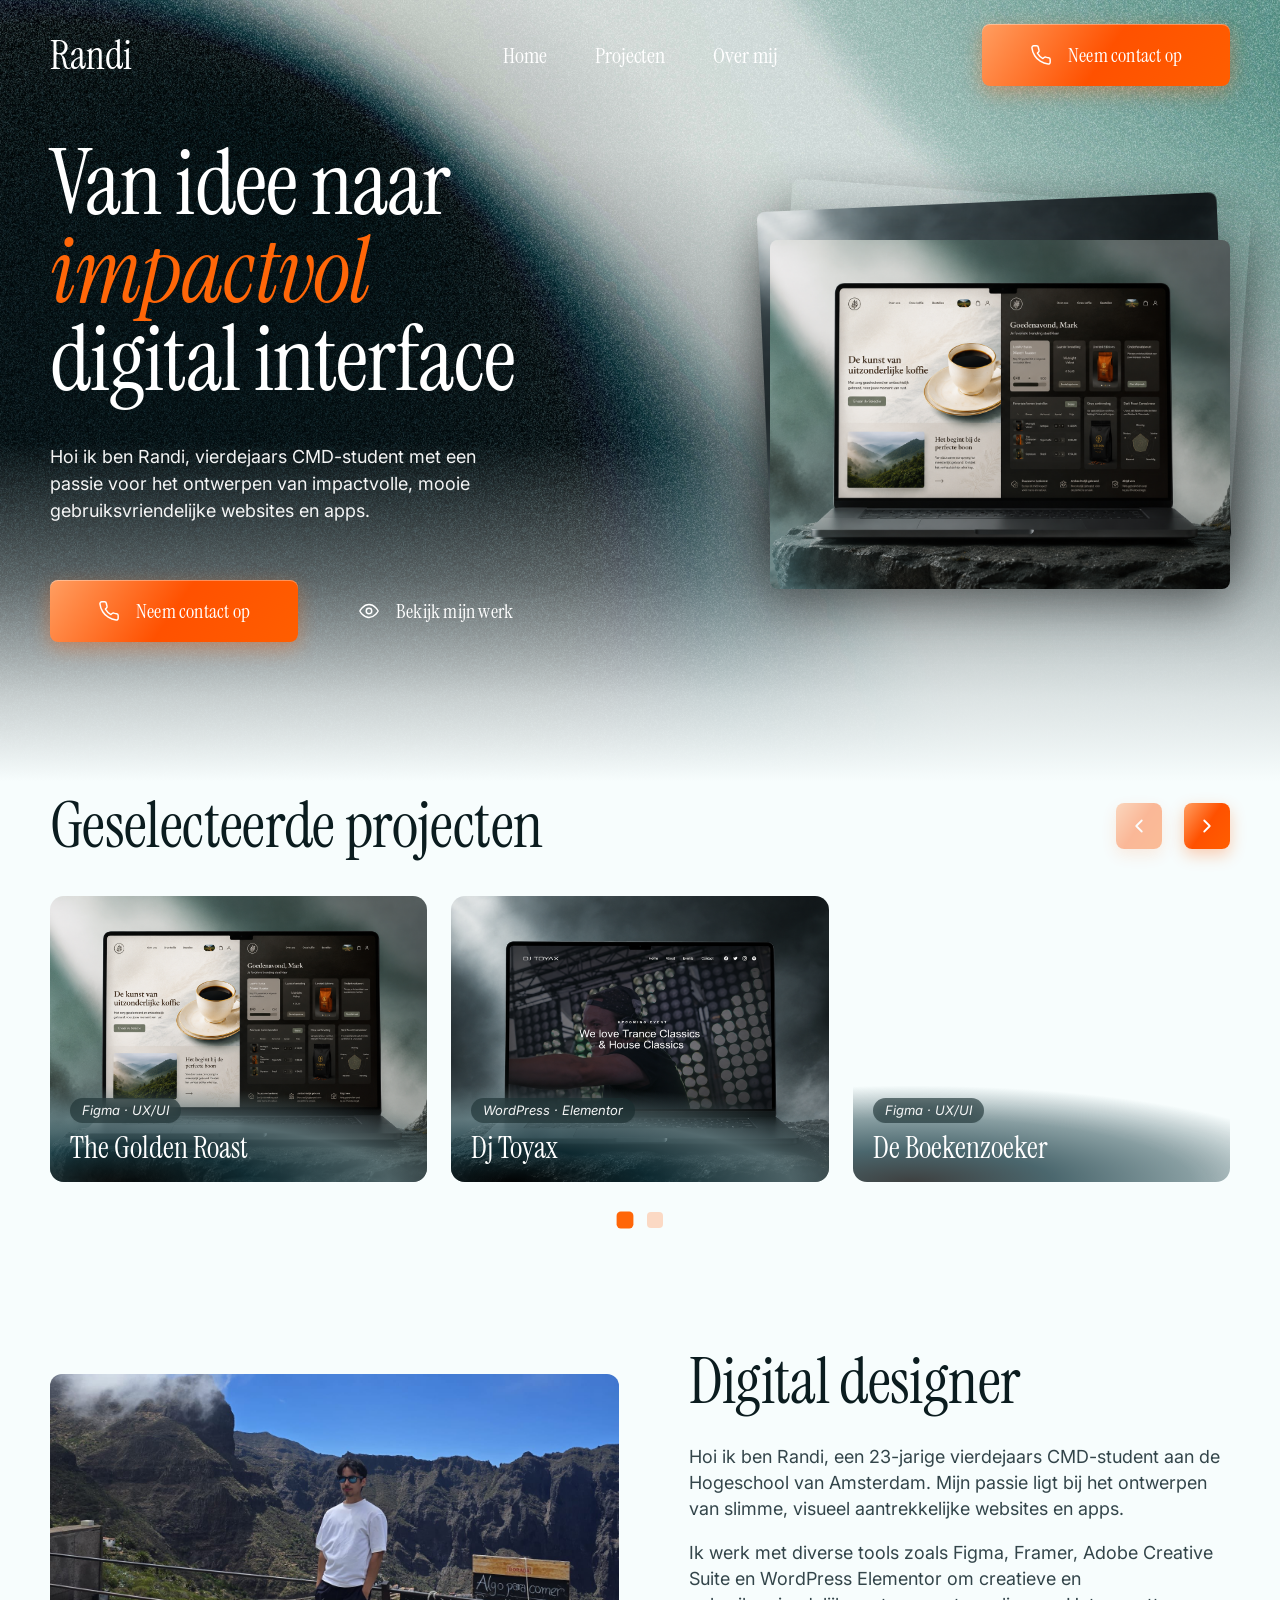
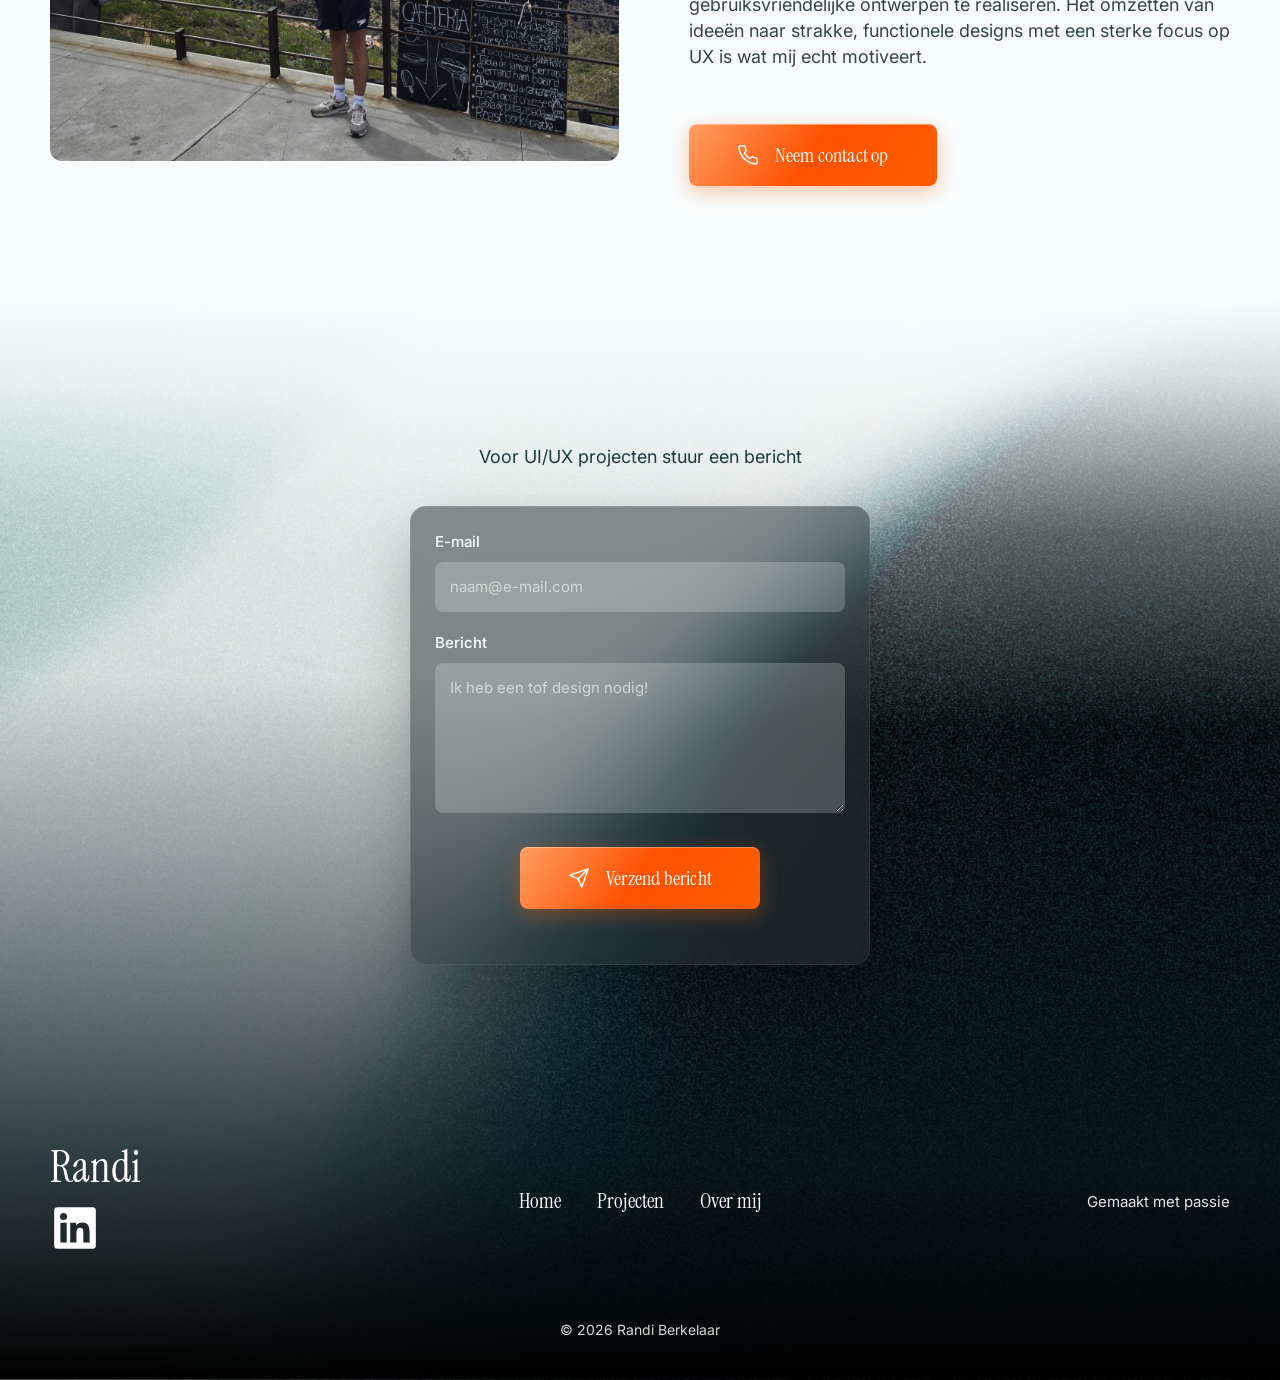
==== commit e4236009: "verbeteringen" ====
--- a/index.html
+++ b/index.html
@@ -77,17 +77,16 @@
 
         <!-- Gestapelde kaarten rechts -->
         <div class="hero-stack reveal" aria-hidden="true">
-          <div class="stack-card stack-3">
+          <div class="stack-card" data-pos="2">
             <img src="images/boekenzoeker.png" alt="" onerror="this.style.display='none'">
           </div>
-          <div class="stack-card stack-2">
+          <div class="stack-card" data-pos="1">
             <img src="images/toyax.png" alt="" onerror="this.style.display='none'">
           </div>
-          <div class="stack-card stack-1">
+          <div class="stack-card" data-pos="0">
             <img src="images/goldenroast.png" alt="" onerror="this.style.display='none'">
           </div>
         </div>
-      </div>
     </section>
 
     <!-- ================= PROJECTEN ================= -->
@@ -137,26 +136,26 @@
           </a>
 
           <a href="#" class="project-card">
-            <img src="images/project-4.jpg" alt="Project 4" onerror="this.style.display='none'">
+            <img src="images/lol.png" alt="Project 4" onerror="this.style.display='none'">
+            <div class="project-info">
+              <span class="tag">Frontend · WCAG</span>
+              <h3>League of Legends</h3>
+            </div>
+          </a>
+
+          <a href="#" class="project-card">
+            <img src="images/2047.png" alt="Project 4" onerror="this.style.display='none'">
             <div class="project-info">
               <span class="tag">Framer · Webdesign</span>
-              <h3>Nieuw project</h3>
-            </div>
-          </a>
-
-          <a href="#" class="project-card">
-            <img src="images/project-4.jpg" alt="Project 4" onerror="this.style.display='none'">
-            <div class="project-info">
-              <span class="tag">Framer · Webdesign</span>
-              <h3>Nieuw project</h3>
-            </div>
-          </a>
-
-          <a href="#" class="project-card">
-            <img src="images/project-4.jpg" alt="Project 4" onerror="this.style.display='none'">
-            <div class="project-info">
-              <span class="tag">Framer · Webdesign</span>
-              <h3>Nieuw project</h3>
+              <h3>De stad van 2047</h3>
+            </div>
+          </a>
+
+          <a href="#" class="project-card">
+            <img src="images/sleepease.png" alt="Project 4" onerror="this.style.display='none'">
+            <div class="project-info">
+              <span class="tag">Multimodal</span>
+              <h3>Sleep Ease</h3>
             </div>
           </a>
 
--- a/style.css
+++ b/style.css
@@ -331,38 +331,34 @@
 
 .stack-card {
   position: absolute;
-  inset: 0;
+  top: 0;
+  left: 0;
+  right: 0;
+  height: 83%;
+  border-radius: 8px;
+  overflow: hidden;
   box-shadow: 0 20px 50px rgba(0, 0, 0, .35);
-}
-
-.stack-1,
-.stack-2,
-.stack-3 img {
-  border-radius: 12px;
-}
-
-
-.stack-1 {
-  overflow: hidden;
-  transform: translateY(40px);
-  height: 83%;
-  z-index: 3;
-}
-
-.stack-1 img {
+  transition: transform .9s cubic-bezier(.65, 0, .35, 1);
+  will-change: transform;
+}
+
+.stack-card img {
   width: 100%;
   height: 100%;
   object-fit: cover;
 }
 
-.stack-2 {
-  height: 83%;
+.stack-card[data-pos="0"] {
+  transform: translateY(40px);
+  z-index: 3;
+}
+
+.stack-card[data-pos="1"] {
   transform: translate(-6px, 2px) rotate(-2.5deg);
   z-index: 2;
 }
 
-.stack-3 {
-  height: 83%;
+.stack-card[data-pos="2"] {
   transform: translate(10px, -6px) rotate(4deg);
   z-index: 1;
 }
@@ -456,17 +452,18 @@
   mask-image: linear-gradient(to right, transparent 0, #000 var(--fl), #000 calc(100% - var(--fr)), transparent 100%);
 }
 
-.carousel.fade-left {
-  --fl: 80px;
+/* even uit ik vind het niet mooi */
+/* .carousel.fade-left {
+  --fl: 50px;
 }
 
 .carousel.fade-right {
-  --fr: 80px;
+  --fr: 50px;
 }
 
 .carousel::-webkit-scrollbar {
   display: none;
-}
+} */
 
 .project-card {
   position: relative;
@@ -485,7 +482,8 @@
   height: 100%;
   object-fit: cover;
   transition: transform .6s ease;
-  z-index: -1;
+  z-index: 0;
+  /* onderste laag: de foto */
   pointer-events: none;
   -webkit-user-drag: none;
   user-select: none;
@@ -495,23 +493,49 @@
   transform: scale(1.1);
 }
 
+.project-card::before,
 .project-card::after {
   content: "";
   position: absolute;
   inset: 0;
-  background: radial-gradient(150% 45% at 15.5% 100%, rgb(0, 0, 0) 0%, rgb(17, 52, 61) 25%, rgb(98, 125, 130) 49.569%, rgba(206, 214, 212, 0) 75%, rgba(255, 0, 0, 0) 100%);
-  z-index: -1;
+  transition: opacity .4s ease;
+  pointer-events: none;
+}
+
+/* blauwe/donkere laag, boven de foto */
+.project-card::after {
+  z-index: 1;
+  background: radial-gradient(150% 45% at 15.5% 100%,
+      rgb(0, 0, 0) 0%, rgb(17, 52, 61) 25%, rgb(98, 125, 130) 49.569%,
+      rgba(206, 214, 212, 0) 75%, rgba(255, 0, 0, 0) 100%);
   opacity: .75;
 }
 
-.project-card::after:hover {
-  background: radial-gradient(150% 45% at 15.5% 100%, rgb(143, 60, 9) 0%, rgb(209, 97, 10) 25%, rgb(255, 169, 92) 49.569%, rgba(206, 214, 212, 0) 75%, rgba(255, 0, 0, 0) 100%)
+/* oranje laag, boven de blauwe (onzichtbaar tot hover) */
+.project-card::before {
+  z-index: 2;
+  background: radial-gradient(150% 45% at 15.5% 100%,
+      rgb(143, 60, 9) 0%, rgb(209, 97, 10) 25%, rgb(255, 169, 92) 49.569%,
+      rgba(206, 214, 212, 0) 75%, rgba(255, 0, 0, 0) 100%);
+  opacity: 0;
+}
+
+@media (hover: hover) {
+  .project-card:hover::before {
+    opacity: .9;
+  }
+
+  .project-card:hover::after {
+    opacity: 0;
+  }
 }
 
 .project-info {
   position: absolute;
   left: 20px;
   bottom: 18px;
+  z-index: 3;
+  /* tekst boven alle lagen */
   color: #fff;
 }
 
@@ -577,6 +601,7 @@
   width: 100%;
   height: 100%;
   object-fit: cover;
+  object-position: center 75%;
 }
 
 .about-text h2 {
@@ -610,8 +635,8 @@
     linear-gradient(180deg,
       rgba(4, 20, 26, 0) 35%,
       rgba(4, 20, 26, .45) 60%,
-      rgba(4, 20, 26, .8) 82%,
-      #030b0e 100%),
+      rgba(4, 20, 26, .8) 80%,
+      #000000 100%),
     url("images/magicpattern-spiegel.jpg");
   background-size: cover;
   background-position: center;
@@ -963,6 +988,6 @@
   }
 
   .section-head h2 {
-    font-size: 36px;
+    font-size: 40px;
   }
 }
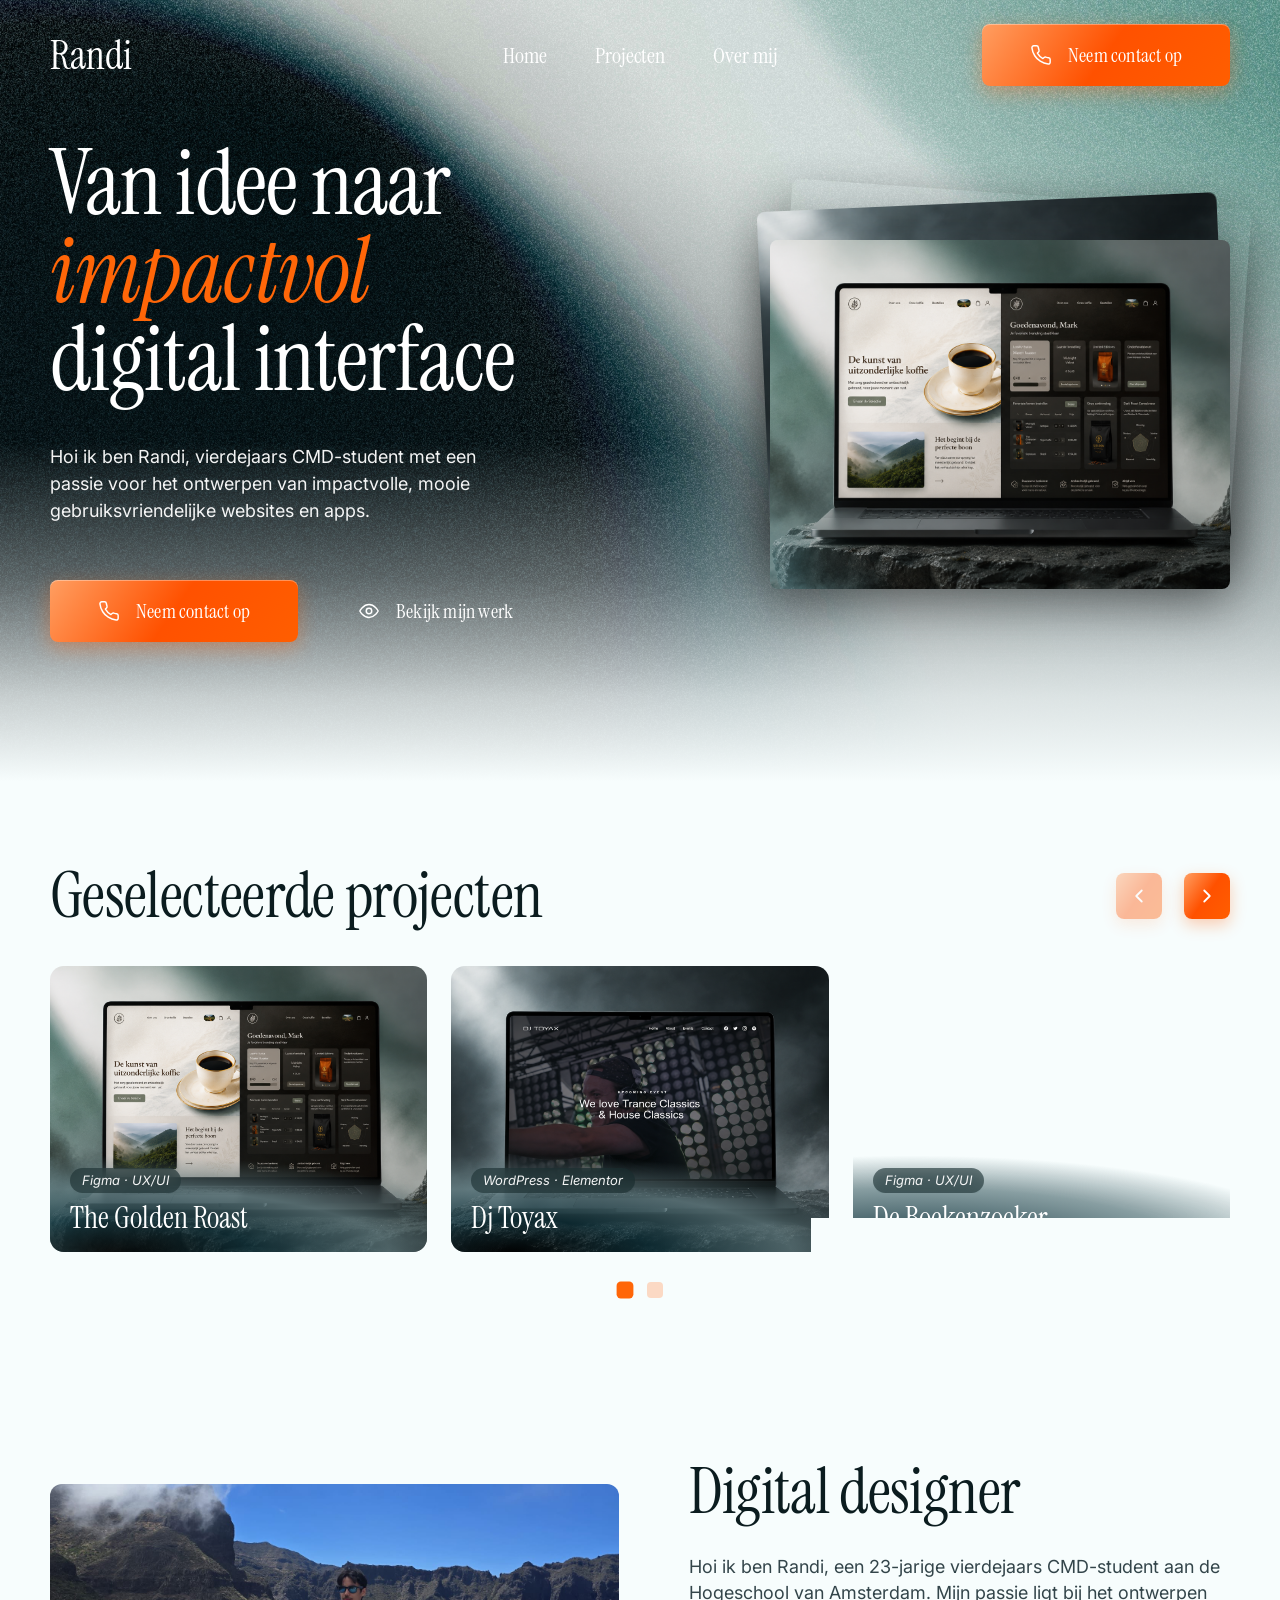
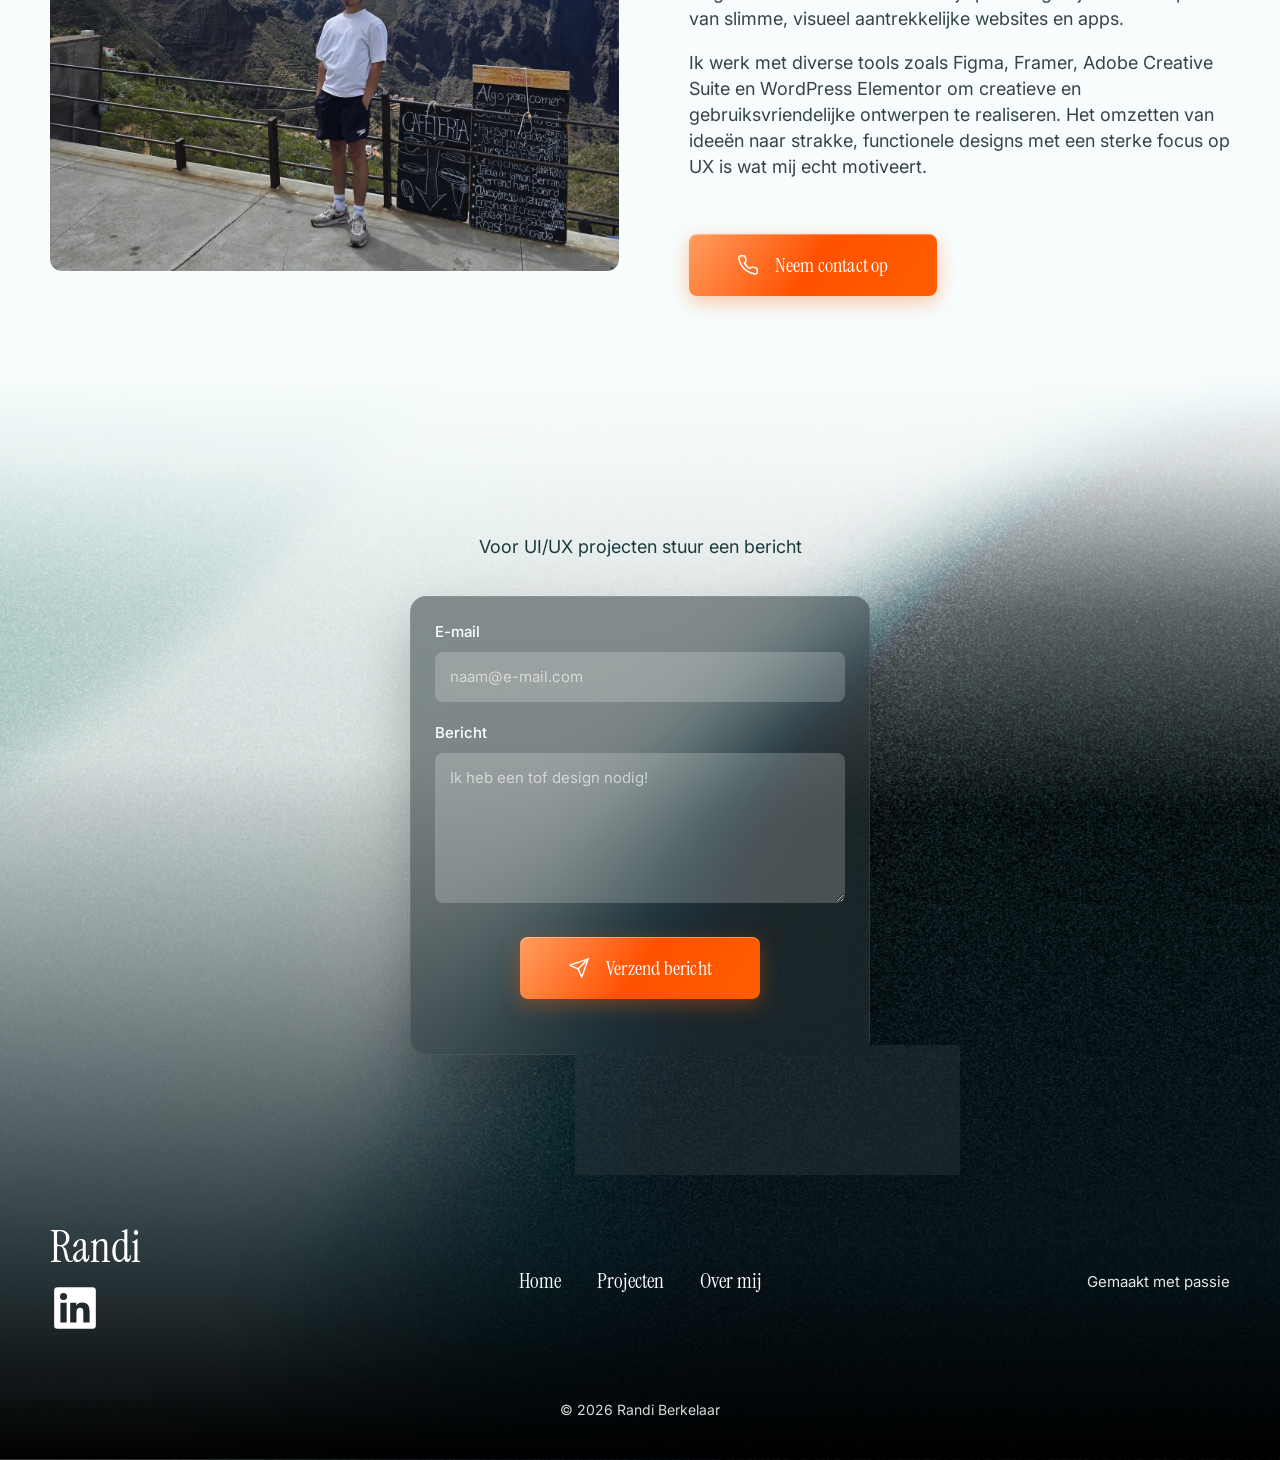
==== commit a8fa6dd6: "Fixes" ====
--- a/index.html
+++ b/index.html
@@ -4,7 +4,7 @@
 <head>
   <meta charset="UTF-8">
   <meta name="viewport" content="width=device-width, initial-scale=1.0">
-  <title>Randi Berkelaar – Digital designer</title>
+  <title>Randi Berkelaar | UX/UI portfolio</title>
   <meta name="description"
     content="Randi, vierdejaars CMD-student met een passie voor het ontwerpen van impactvolle, mooie en gebruiksvriendelijke websites en apps.">
 
--- a/style.css
+++ b/style.css
@@ -377,7 +377,7 @@
 
 /* ================= PROJECTEN ================= */
 .projects {
-  padding: 10px 0 70px;
+  padding: 80px 0 80px;
 }
 
 .section-head {
@@ -522,7 +522,7 @@
 
 @media (hover: hover) {
   .project-card:hover::before {
-    opacity: .9;
+    opacity: .75;
   }
 
   .project-card:hover::after {
@@ -564,7 +564,16 @@
   justify-content: center;
   gap: 14px;
   margin-top: 26px;
-}
+
+
+}
+
+/* @media (max-width: 600px) {
+  .dots {
+    display: none;
+  }
+} */
+
 
 .dot {
   width: 16px;
@@ -581,7 +590,7 @@
 
 /* ================= OVER MIJ ================= */
 .about {
-  padding: 50px 0 110px;
+  padding: 80px 0 80px;
 }
 
 .about-grid {
@@ -589,6 +598,13 @@
   grid-template-columns: 1.05fr 1fr;
   gap: 70px;
   align-items: center;
+}
+
+@media (max-width: 860px) {
+  .about-grid> :first-child {
+    order: 2;
+    /* De foto gaat naar beneden */
+  }
 }
 
 .about-photo {
@@ -674,7 +690,7 @@
 }
 
 .contact {
-  padding: 70px 0 90px;
+  padding: 80px 0 80px;
   text-align: center;
 }
 
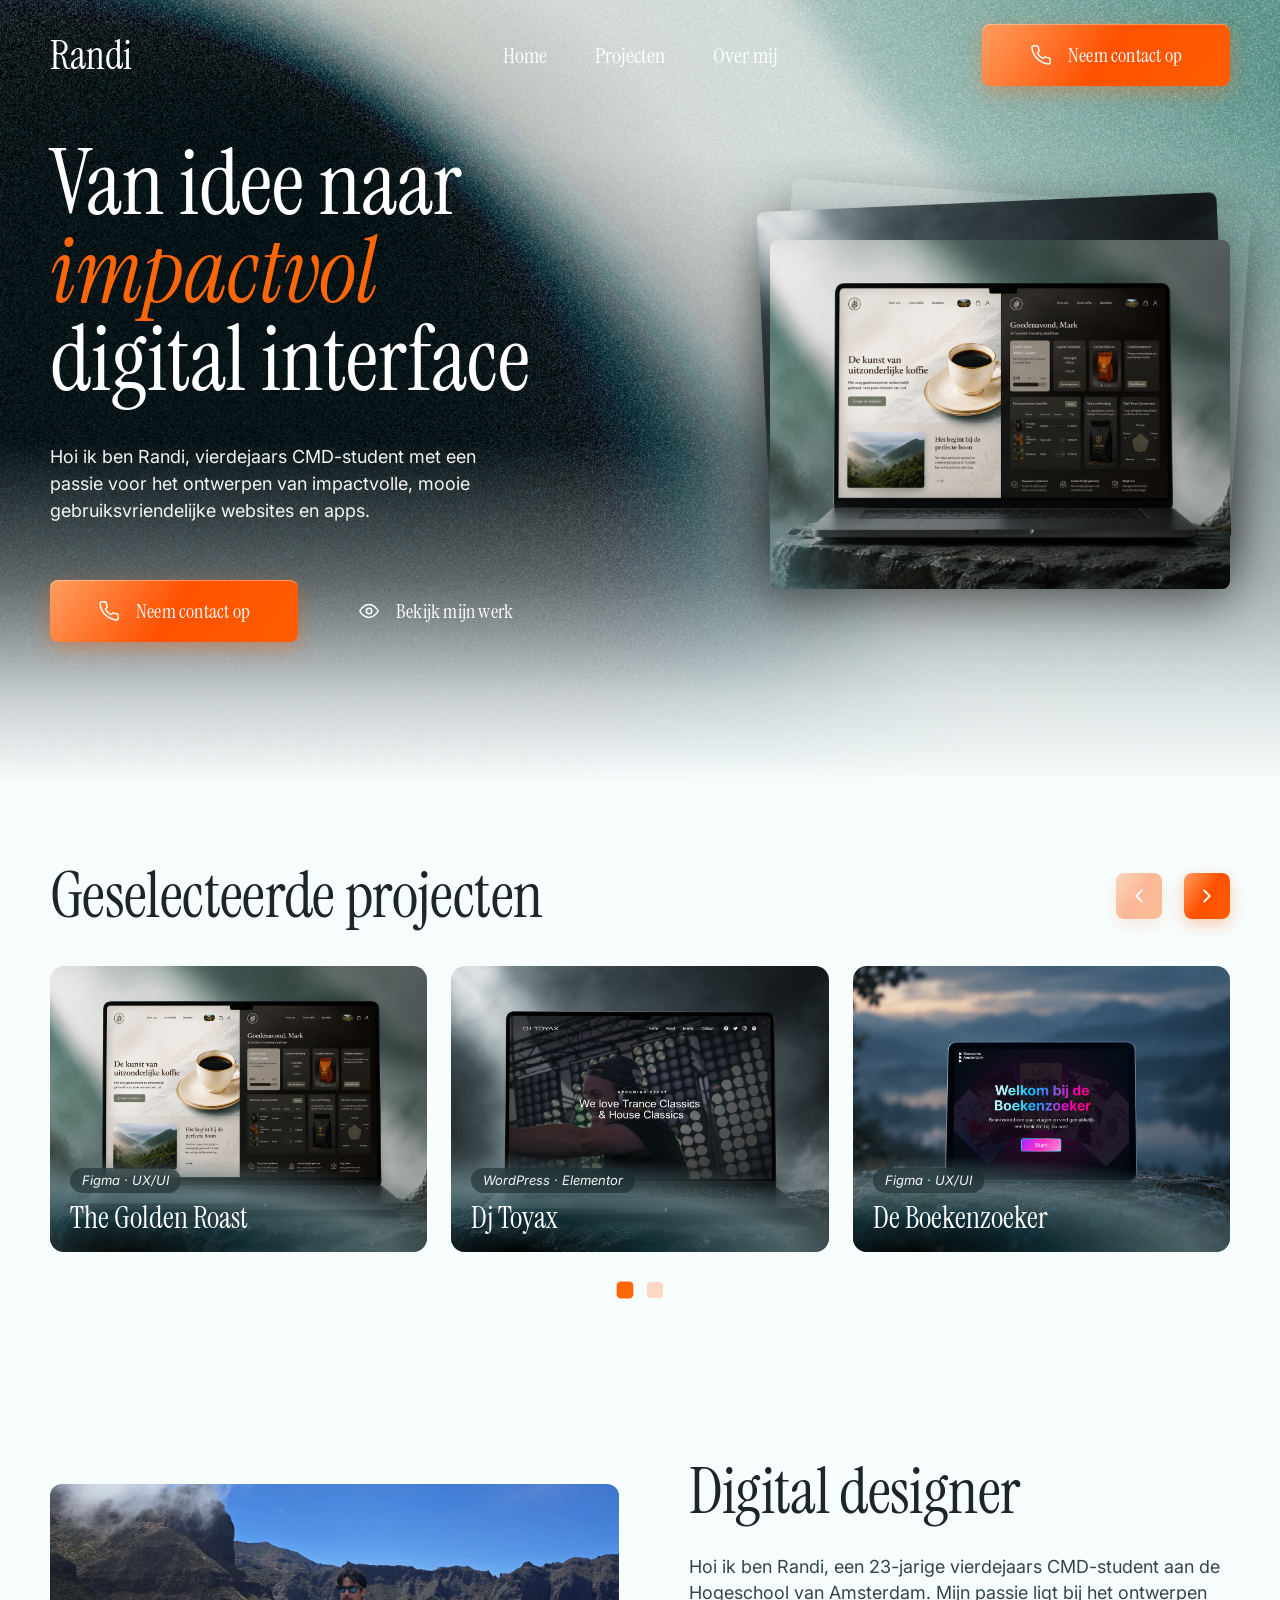
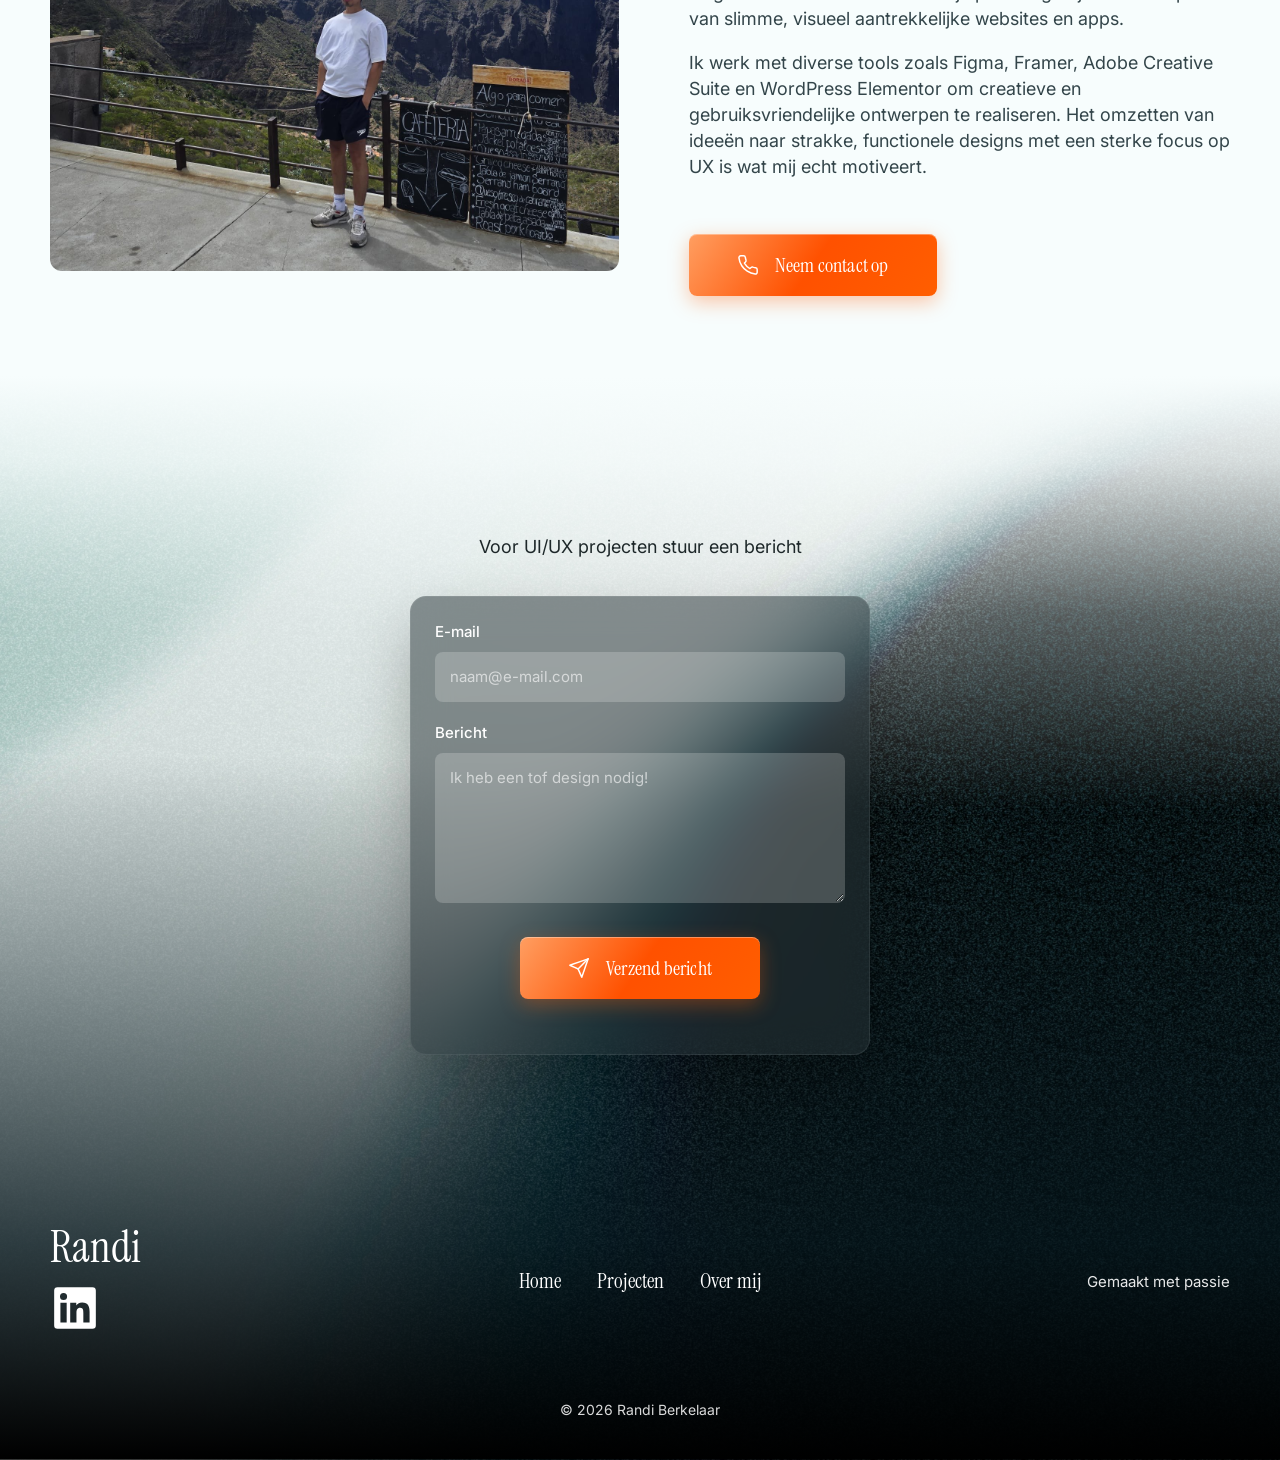
==== commit 55f7c4ff: "dd" ====
--- a/index.html
+++ b/index.html
@@ -128,7 +128,7 @@
           </a>
 
           <a href="#" class="project-card">
-            <img src="images/boekenzoeker.png" alt="De Boekenzoeker" onerror="this.style.display='none'">
+            <img src="images/boeken.png" alt="De Boekenzoeker" onerror="this.style.display='none'">
             <div class="project-info">
               <span class="tag">Figma · UX/UI</span>
               <h3>De Boekenzoeker</h3>
--- a/style.css
+++ b/style.css
@@ -1,6 +1,5 @@
 /* =========================================================
-   Randi – portfolio
-   Pas hier de kleuren aan:
+   Kleuren, fonts, variabelen en basisinstellingen
    ========================================================= */
 :root {
   --orange-1: #ff8a3d;
@@ -8,12 +7,12 @@
   --orange: #FF6608;
   --orange-soft: #fbd9c4;
 
-  --ink: #0b1c1f;
-  --ink-soft: #1b3a3d;
+  --ink: #1C2628;
+  --ink-soft: #1D2729;
   --teal: #27585a;
   --bg-light: #f7fdfd;
   --text: #2a3a3d;
-  --white: #ffffff;
+  --white: #F7FDFF;
 
   --font-display: "Instrument Serif", "Times New Roman", serif;
   --font-body: "Inter", system-ui, -apple-system, sans-serif;
@@ -288,9 +287,8 @@
 .hero h1 {
   font-family: var(--font-display);
   font-weight: 400;
-  font-size: clamp(54px, 7vw, 96px);
+  font-size: clamp(64px, 7vw, 108px);
   line-height: .98;
-  letter-spacing: -.01em;
 }
 
 .hero h1 em {
